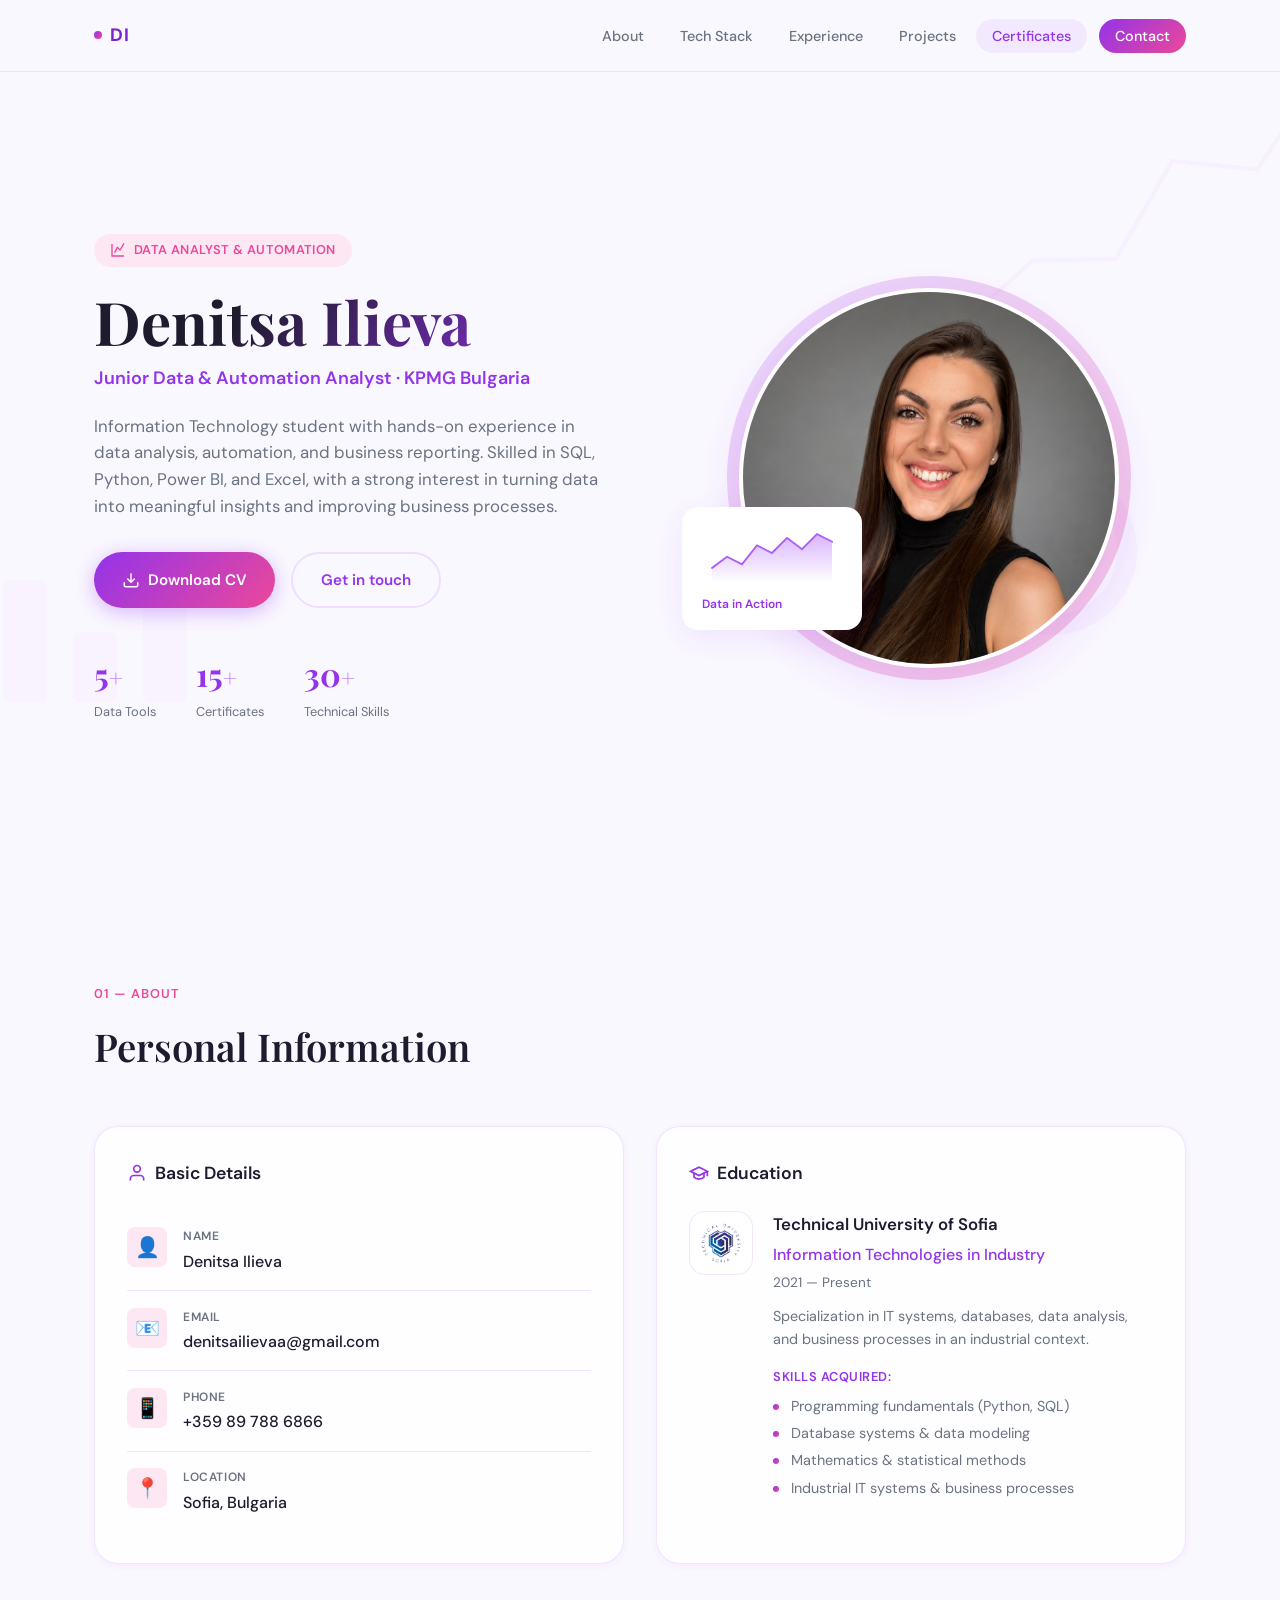
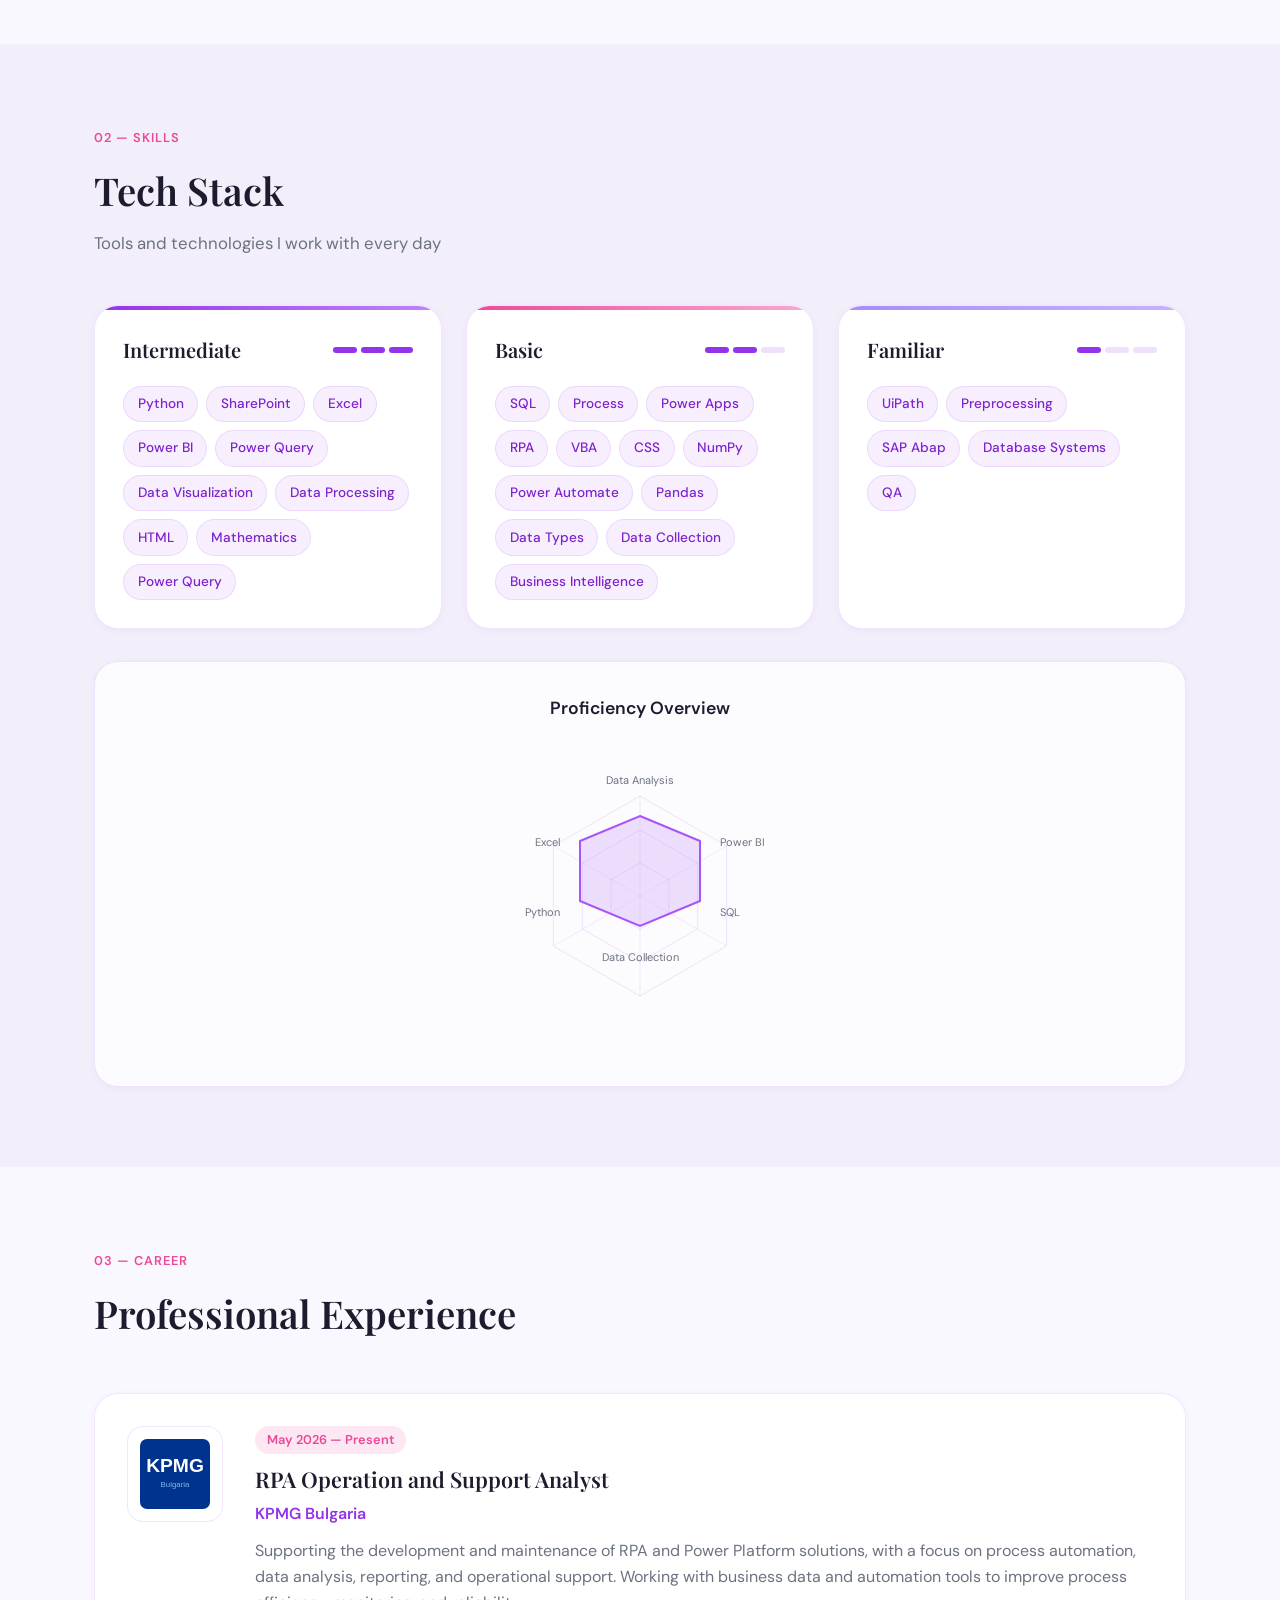
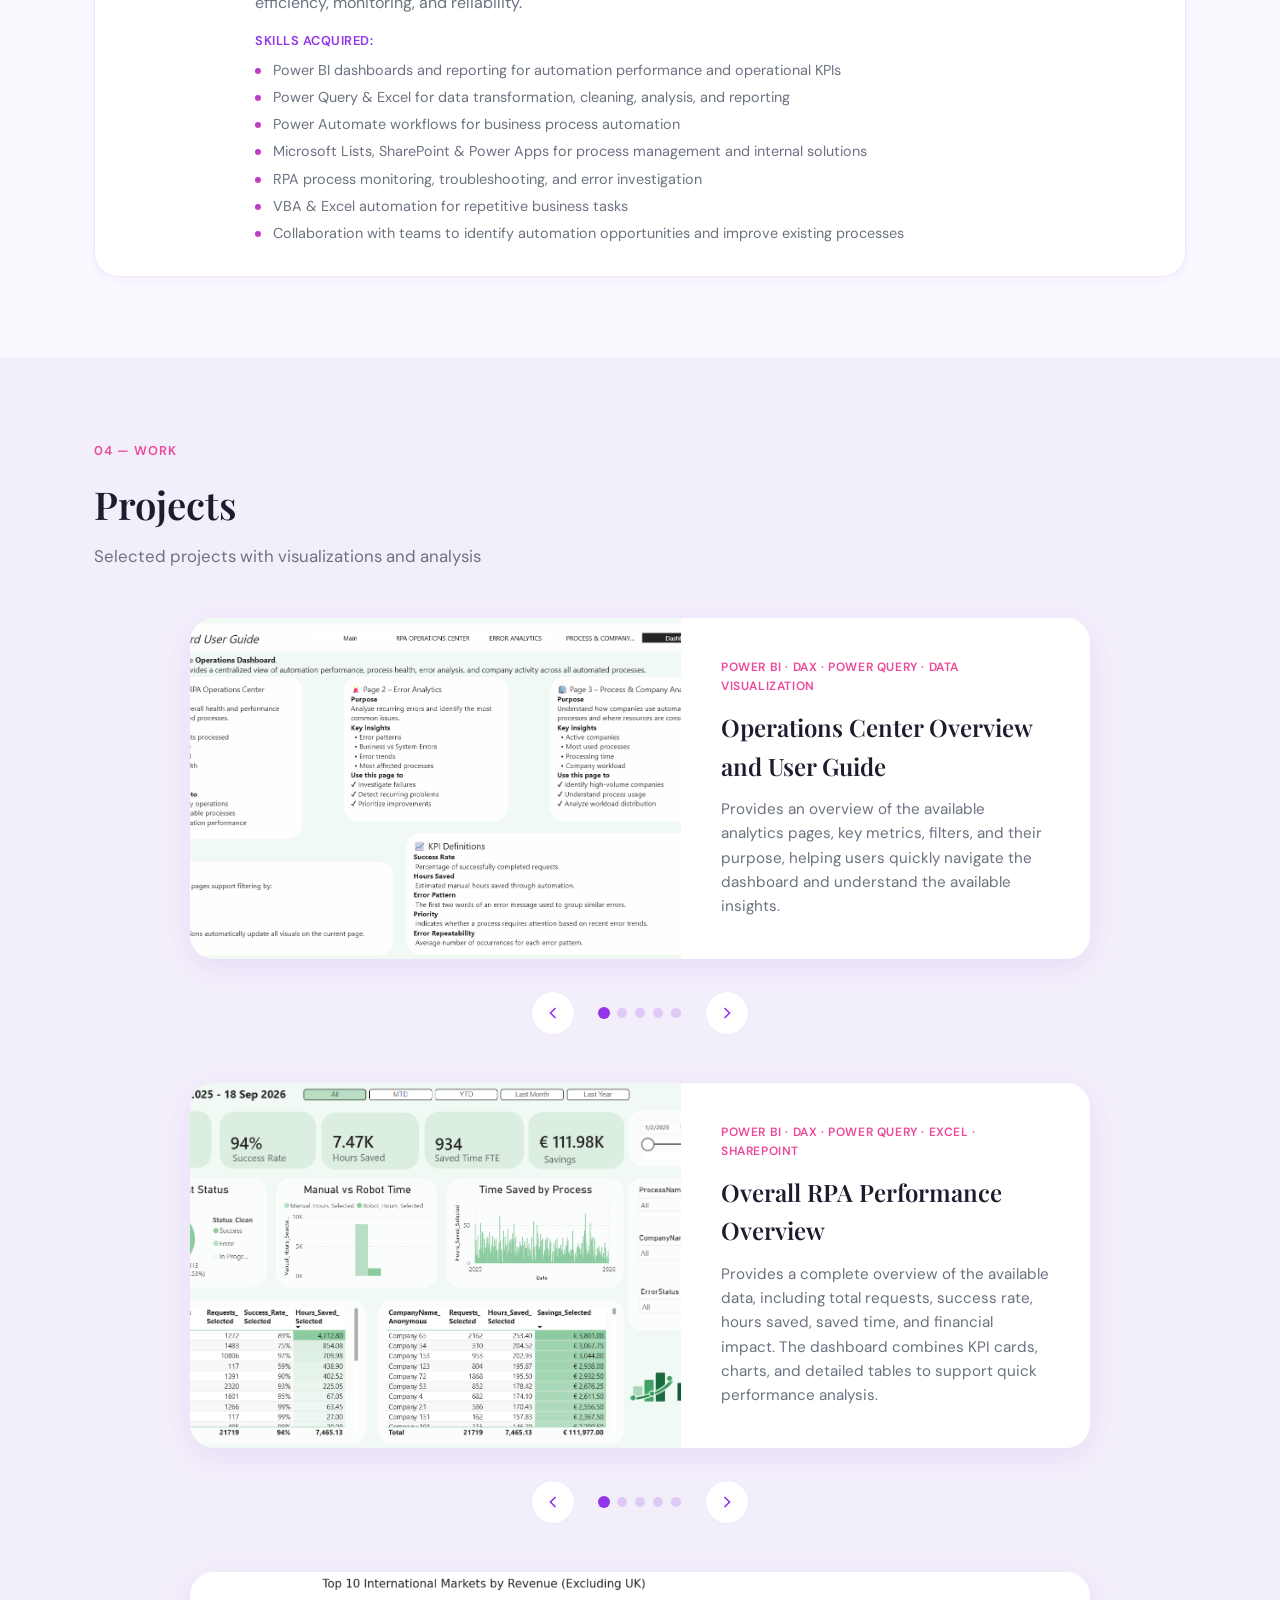
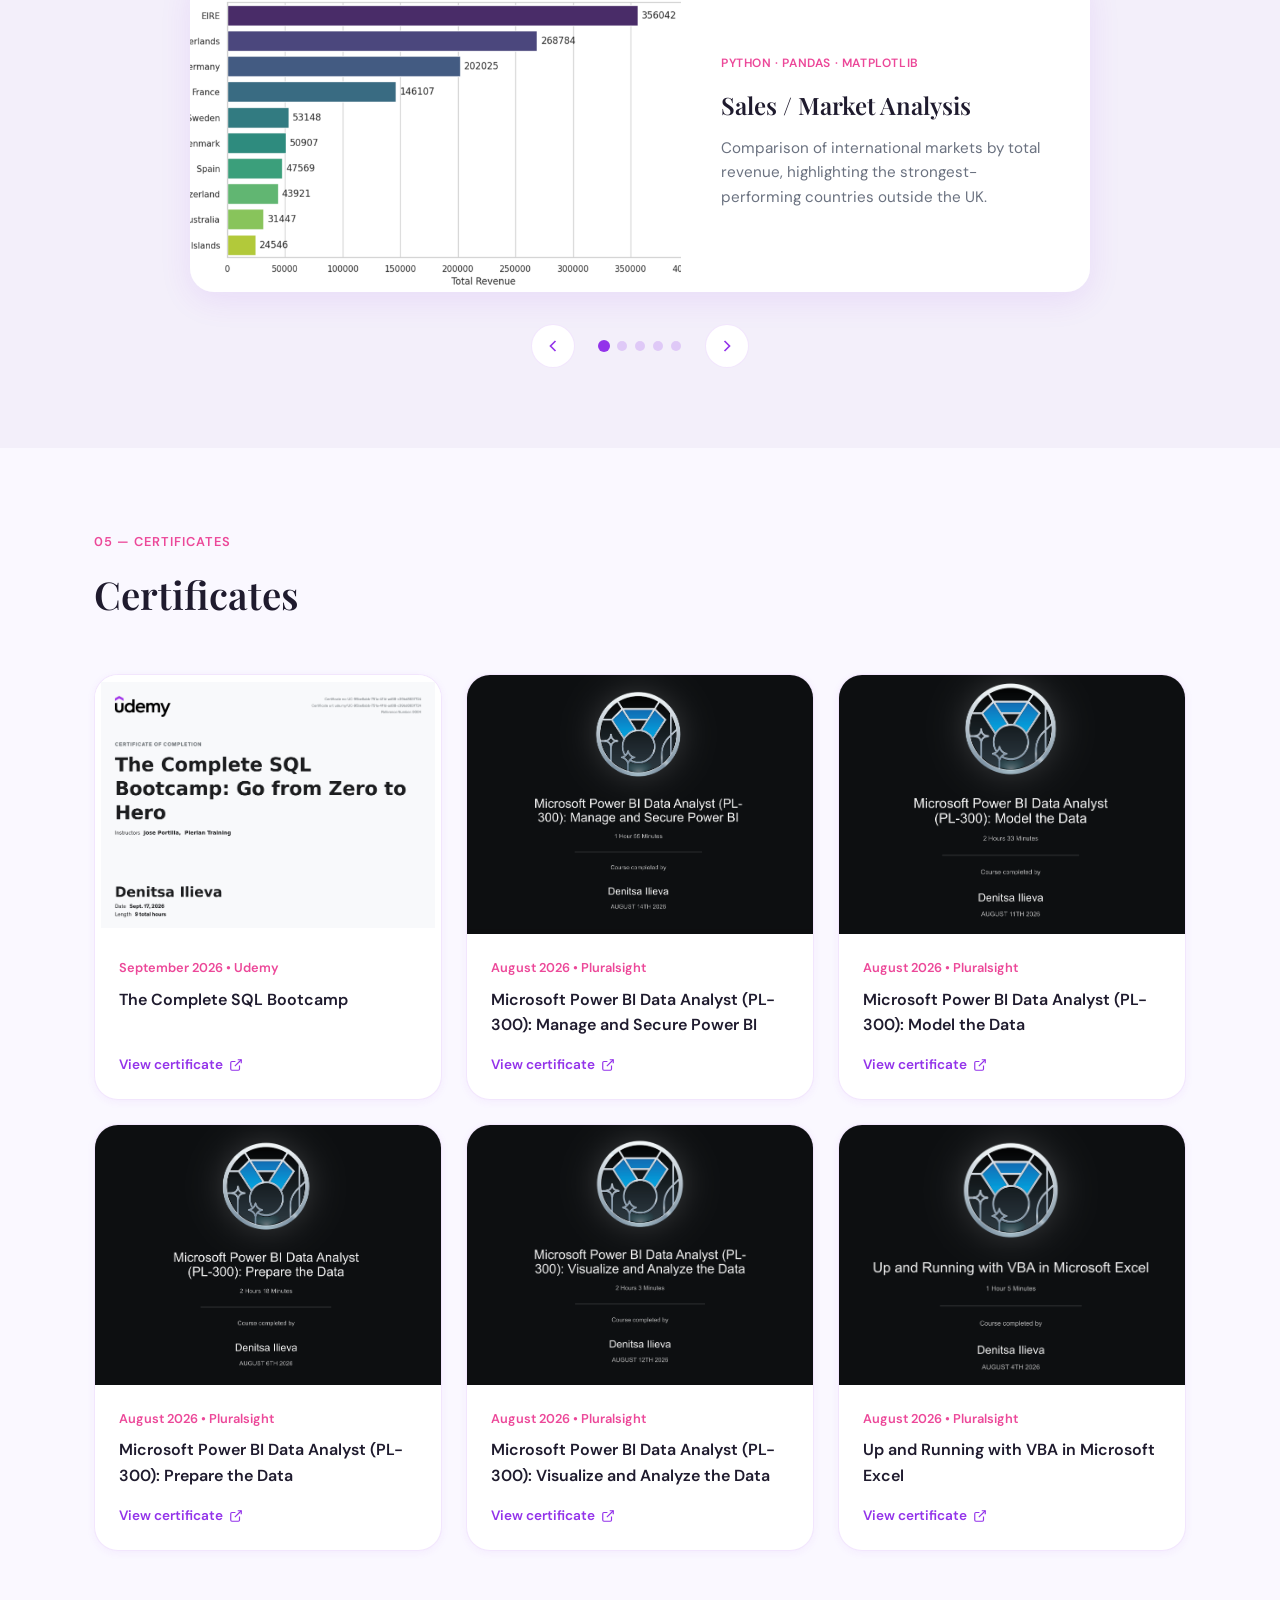
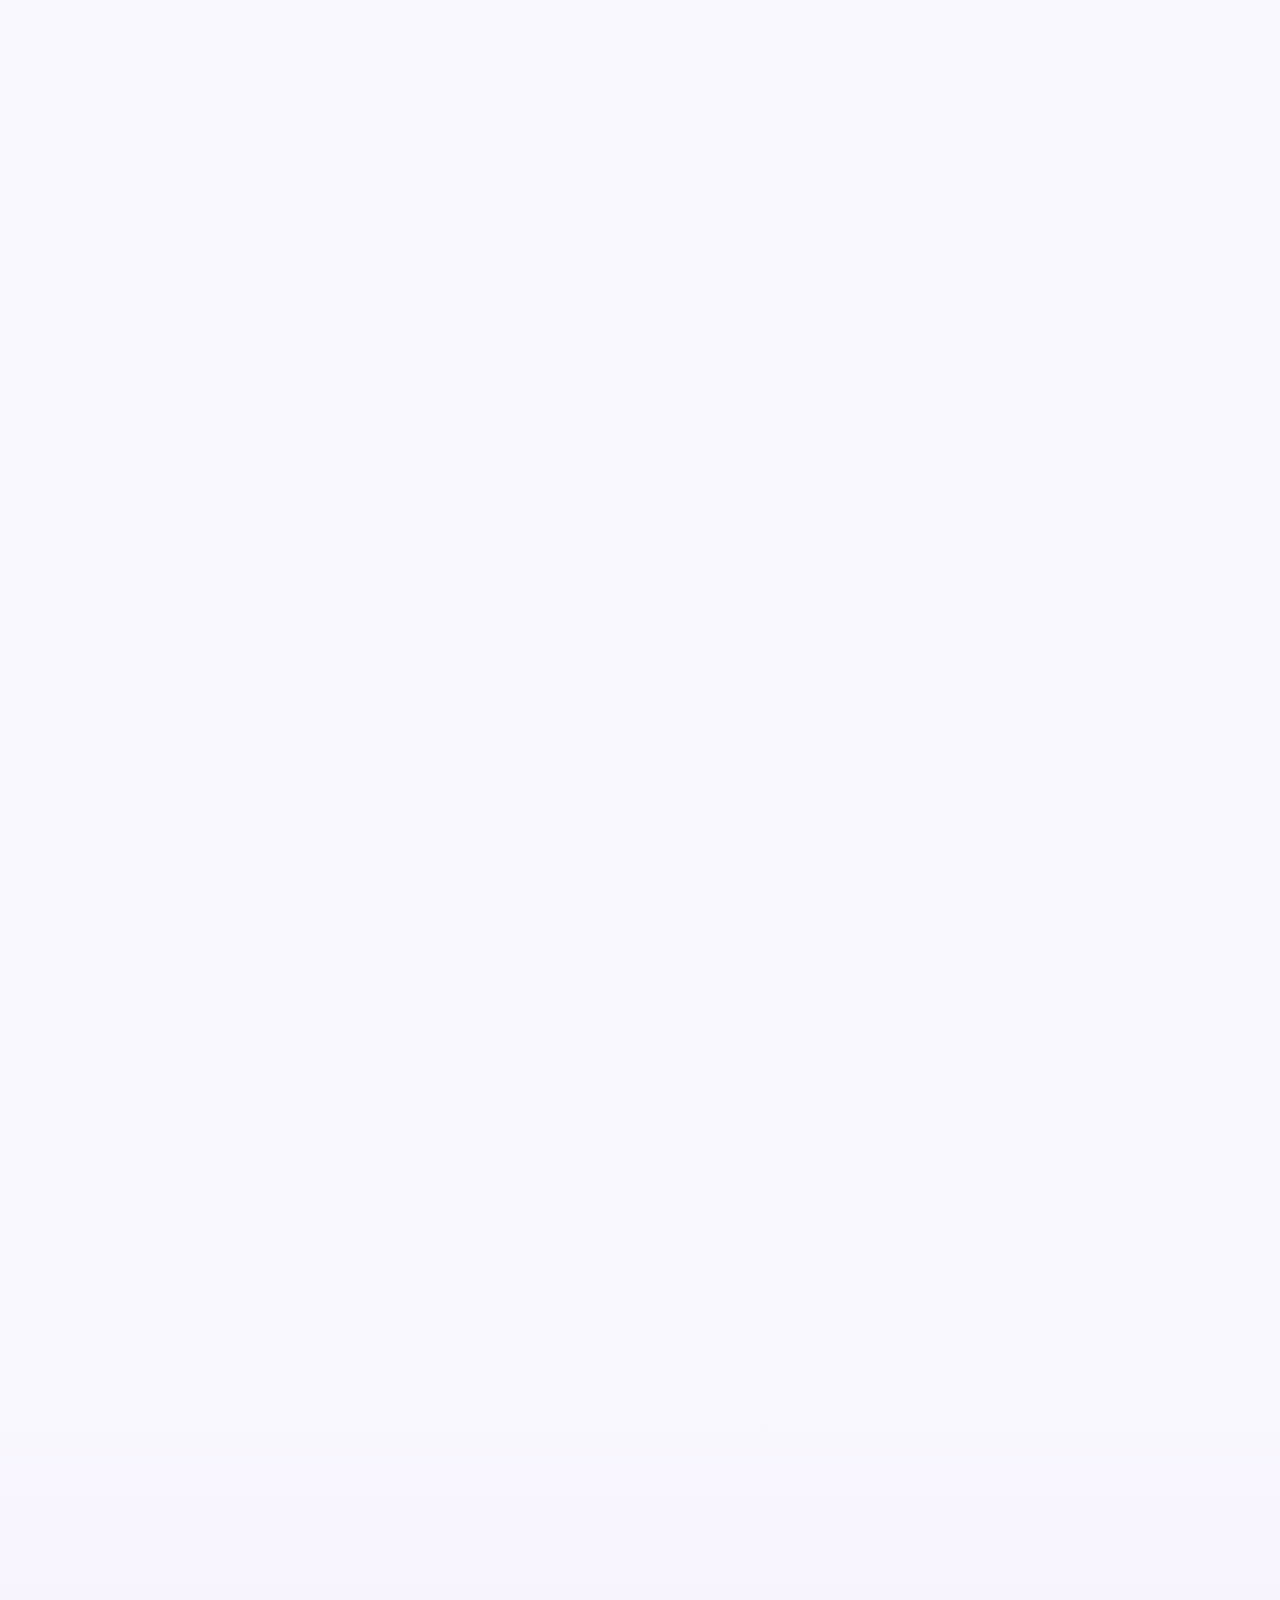
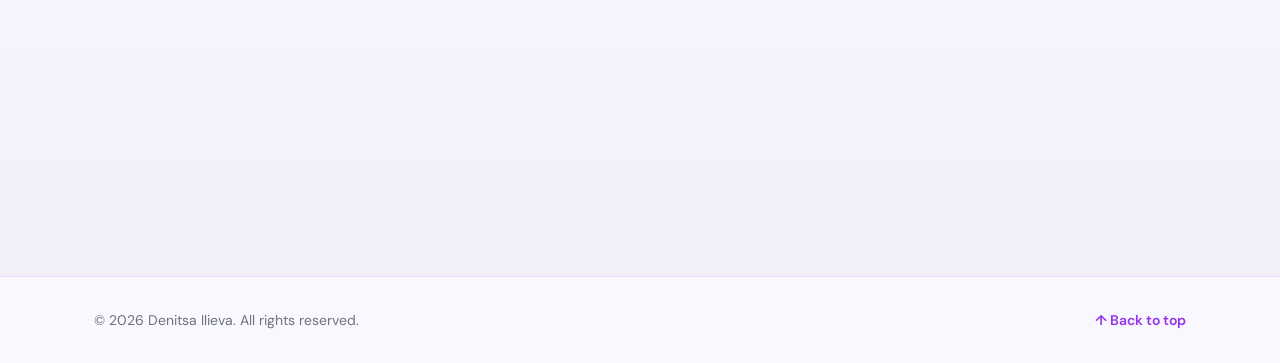
==== index.html @ 7ff97310 "Initial portfolio website" ====
<!DOCTYPE html>
<html lang="en">
<head>
  <meta charset="UTF-8">
  <meta name="viewport" content="width=device-width, initial-scale=1.0">
  <meta name="description" content="Denitsa Ilieva — Junior Data Analyst portfolio. KPMG Bulgaria, Technical University of Sofia.">
  <title>Denitsa Ilieva | Data Analyst Portfolio</title>
  <link rel="preconnect" href="https://fonts.googleapis.com">
  <link rel="preconnect" href="https://fonts.gstatic.com" crossorigin>
  <link href="https://fonts.googleapis.com/css2?family=DM+Sans:ital,opsz,wght@0,9..40,300;0,9..40,400;0,9..40,500;0,9..40,600;0,9..40,700;1,9..40,400&family=Playfair+Display:wght@500;600;700&display=swap" rel="stylesheet">
  <link rel="stylesheet" href="css/style.css">
  <link rel="icon" type="image/svg+xml" href="assets/images/favicon.svg">
</head>
<body>
  <!-- Background chart decorations -->
  <div class="bg-charts" aria-hidden="true">
    <svg class="bg-chart bg-chart--1" viewBox="0 0 200 120"><polyline points="0,90 40,70 80,80 120,40 160,55 200,20" fill="none" stroke="currentColor" stroke-width="2"/></svg>
    <svg class="bg-chart bg-chart--2" viewBox="0 0 200 120"><rect x="20" y="60" width="25" height="50" rx="4"/><rect x="60" y="40" width="25" height="70" rx="4"/><rect x="100" y="70" width="25" height="40" rx="4"/><rect x="140" y="25" width="25" height="85" rx="4"/></svg>
    <svg class="bg-chart bg-chart--3" viewBox="0 0 120 120"><circle cx="60" cy="60" r="45" fill="none" stroke="currentColor" stroke-width="12" stroke-dasharray="180 100" transform="rotate(-90 60 60)"/></svg>
  </div>

  <!-- Navigation -->
  <header class="header" id="header">
    <nav class="nav container">
      <a href="#hero" class="nav__logo">
        <span class="nav__logo-dot"></span>
        DI
      </a>
      <button class="nav__toggle" id="navToggle" aria-label="Open menu" aria-expanded="false">
        <span></span><span></span><span></span>
      </button>
      <ul class="nav__menu" id="navMenu">
        <li><a href="#about" class="nav__link">About</a></li>
        <li><a href="#skills" class="nav__link">Tech Stack</a></li>
        <li><a href="#experience" class="nav__link">Experience</a></li>
        <li><a href="#projects" class="nav__link">Projects</a></li>
        <li><a href="#certificates" class="nav__link">Certificates</a></li>
        <li><a href="#contact" class="nav__link nav__link--cta">Contact</a></li>
      </ul>
    </nav>
  </header>

  <main>
    <!-- Hero -->
    <section class="hero" id="hero">
      <div class="container hero__grid">
        <div class="hero__content">
          <p class="hero__badge">
            <svg width="16" height="16" viewBox="0 0 24 24" fill="none" stroke="currentColor" stroke-width="2"><path d="M3 3v18h18"/><path d="M7 16l4-8 4 4 6-10"/></svg>
            Data Analyst & Automation
          </p>
          <h1 class="hero__title">Denitsa Ilieva</h1>
          <p class="hero__position">Junior Data & Automation Analyst · KPMG Bulgaria</p>
          <p class="hero__bio">
            Information Technology student with hands-on experience in data analysis, automation, and business reporting. Skilled in SQL, Python, Power BI, and Excel, with a strong interest in turning data into meaningful insights and improving business processes.
          <div class="hero__actions">
            <a href="assets/cv/Denitsa-Ilieva-CV.pdf" class="btn btn--primary" download="Denitsa-Ilieva-CV.pdf">
              <svg width="18" height="18" viewBox="0 0 24 24" fill="none" stroke="currentColor" stroke-width="2"><path d="M21 15v4a2 2 0 0 1-2 2H5a2 2 0 0 1-2-2v-4"/><polyline points="7 10 12 15 17 10"/><line x1="12" y1="15" x2="12" y2="3"/></svg>
              Download CV
            </a>
            <a href="#contact" class="btn btn--ghost">Get in touch</a>
          </div>
          <!-- Mini stats -->
          <div class="hero__stats">
            <div class="stat">
              <span class="stat__value" data-count="5">0</span><span class="stat__suffix">+</span>
              <span class="stat__label">Data Tools</span>
            </div>
            <div class="stat">
              <span class="stat__value" data-count="15">0</span><span class="stat__suffix">+</span>
              <span class="stat__label">Certificates</span>
            </div>
            <div class="stat">
              <span class="stat__value" data-count="30">0</span><span class="stat__suffix">+</span>
              <span class="stat__label">Technical Skills</span>
            </div>
          </div>
        </div>
        <div class="hero__visual">
          <div class="hero__photo-wrap">
            <div class="hero__photo-ring"></div>
            <img src="assets/images/profile_picture.PNG" alt="Denitsa Ilieva" class="hero__photo" width="380" height="380">
            <!-- Floating chart card -->
            <div class="hero__chart-card">
              <svg viewBox="0 0 160 80" class="hero__mini-chart">
                <defs>
                  <linearGradient id="chartGrad" x1="0" y1="0" x2="0" y2="1">
                    <stop offset="0%" stop-color="#c084fc" stop-opacity="0.6"/>
                    <stop offset="100%" stop-color="#c084fc" stop-opacity="0"/>
                  </linearGradient>
                </defs>
                <path d="M0,60 L20,45 L40,55 L60,30 L80,40 L100,20 L120,35 L140,15 L160,25" fill="none" stroke="#a855f7" stroke-width="2.5" stroke-linecap="round"/>
                <path d="M0,60 L20,45 L40,55 L60,30 L80,40 L100,20 L120,35 L140,15 L160,25 L160,80 L0,80 Z" fill="url(#chartGrad)"/>
              </svg>
              <span class="hero__chart-label">Data in Action  </span>
            </div>
          </div>
        </div>
      </div>
    </section>

    <!-- About / Personal Info -->
    <section class="section" id="about">
      <div class="container">
        <div class="section__header">
          <span class="section__tag">01 — About</span>
          <h2 class="section__title">Personal Information</h2>
        </div>
        <div class="about__grid">
          <div class="card card--glass about__details">
            <h3 class="card__title">
              <svg width="20" height="20" viewBox="0 0 24 24" fill="none" stroke="currentColor" stroke-width="2"><path d="M20 21v-2a4 4 0 0 0-4-4H8a4 4 0 0 0-4 4v2"/><circle cx="12" cy="7" r="4"/></svg>
              Basic Details
            </h3>
            <ul class="detail-list">
              <li class="detail-list__item">
                <span class="detail-list__icon">👤</span>
                <div>
                  <span class="detail-list__label">Name</span>
                  <span class="detail-list__value">Denitsa Ilieva</span>
                </div>
              </li>
              <li class="detail-list__item">
                <span class="detail-list__icon">📧</span>
                <div>
                  <span class="detail-list__label">Email</span>
                  <a href="mailto:denitsailievaa@gmail.com" class="detail-list__value detail-list__link">denitsailievaa@gmail.com</a>
                </div>
              </li>
              <li class="detail-list__item">
                <span class="detail-list__icon">📱</span>
                <div>
                  <span class="detail-list__label">Phone</span>
                  <a href="tel:+359897886866" class="detail-list__value detail-list__link">+359 89 788 6866</a>
                </div>
              </li>
              <li class="detail-list__item">
                <span class="detail-list__icon">📍</span>
                <div>
                  <span class="detail-list__label">Location</span>
                  <span class="detail-list__value">Sofia, Bulgaria</span>
                </div>
              </li>
            </ul>
          </div>
          <div class="card card--glass about__education">
            <h3 class="card__title">
              <svg width="20" height="20" viewBox="0 0 24 24" fill="none" stroke="currentColor" stroke-width="2"><path d="M22 10v6M2 10l10-5 10 5-10 5z"/><path d="M6 12v5c3 3 9 3 12 0v-5"/></svg>
              Education
            </h3>
            <div class="education-item">
              <div class="education-item__icon">
                <img src="assets/images/education/tu-sofia.png" alt="TU Sofia" width="48" height="48">
              </div>
              <div class="education-item__content">
                <h4 class="education-item__school">Technical University of Sofia</h4>
                <p class="education-item__degree">Information Technologies in Industry</p>
                <p class="education-item__period">2021 — Present</p>
                <p class="education-item__desc">Specialization in IT systems, databases, data analysis, and business processes in an industrial context.</p>
                <p class="skills-acquired__label">Skills acquired:</p>
                <ul class="skills-acquired">
                  <li>Programming fundamentals (Python, SQL)</li>
                  <li>Database systems &amp; data modeling</li>
                  <li>Mathematics &amp; statistical methods</li>
                  <li>Industrial IT systems &amp; business processes</li>
                </ul>
              </div>
            </div>
          </div>
        </div>
      </div>
    </section>

    <!-- Tech Stack -->
    <section class="section section--alt" id="skills">
      <div class="container">
        <div class="section__header">
          <span class="section__tag">02 — Skills</span>
          <h2 class="section__title">Tech Stack</h2>
          <p class="section__subtitle">Tools and technologies I work with every day</p>
        </div>
        <div class="skills__grid">
          <div class="card skill-card skill-card--advanced">
            <div class="skill-card__header">
              <span class="skill-card__level">Intermediate</span>
              <div class="skill-card__bars" aria-hidden="true">
                <span class="active"></span><span class="active"></span><span class="active"></span>
              </div>
            </div>
            <ul class="skill-list">
              <li><span class="skill-tag">Python</span></li>
              <li><span class="skill-tag">SharePoint</span></li>
              <li><span class="skill-tag">Excel</span></li>
              <li><span class="skill-tag">Power BI</span></li>
              <li><span class="skill-tag">Power Query</span></li>
              <li><span class="skill-tag">Data Visualization</span></li>
              <li><span class="skill-tag">Data Processing</span></li>
              <li><span class="skill-tag">HTML</span></li>
              <li><span class="skill-tag">Mathematics</span></li>
              <li><span class="skill-tag">Power Query</span></li>
            </ul>
          </div>
          <div class="card skill-card skill-card--intermediate">
            <div class="skill-card__header">
              <span class="skill-card__level">Basic</span>
              <div class="skill-card__bars" aria-hidden="true">
                <span class="active"></span><span class="active"></span><span></span>
              </div>
            </div>
            <ul class="skill-list">
              <li><span class="skill-tag">SQL</span></li>
              <li><span class="skill-tag">Process</span></li>
              <li><span class="skill-tag">Power Apps</span></li>
              <li><span class="skill-tag">RPA</span></li>
              <li><span class="skill-tag">VBA</span></li>
              <li><span class="skill-tag">CSS</span></li>
              <li><span class="skill-tag">NumPy</span></li>
              <li><span class="skill-tag">Power Automate</span></li>
              <li><span class="skill-tag">Pandas</span></li>
              <li><span class="skill-tag">Data Types</span></li>
              <li><span class="skill-tag">Data Collection</span></li>
              <li><span class="skill-tag">Business Intelligence</span></li>
            </ul>
          </div>
          <div class="card skill-card skill-card--familiar">
            <div class="skill-card__header">
              <span class="skill-card__level">Familiar</span>
              <div class="skill-card__bars" aria-hidden="true">
                <span class="active"></span><span></span><span></span>
              </div>
            </div>
            <ul class="skill-list">
              <li><span class="skill-tag">UiPath</span></li>
              <li><span class="skill-tag">Preprocessing</span></li>
              <li><span class="skill-tag">SAP Abap</span></li>
              <li><span class="skill-tag">Database Systems</span></li>
              <li><span class="skill-tag">QA</span></li>
            </ul>
          </div>
        </div>
        <!-- Skill visualization -->
        <div class="skills__chart card card--glass">
          <h3 class="card__title">Proficiency Overview</h3>
          <div class="radar-chart" id="radarChart">
            <svg viewBox="0 0 300 300" class="radar-chart__svg">
              <g class="radar-grid" transform="translate(150,150)">
                <polygon points="0,-100 86.6,-50 86.6,50 0,100 -86.6,50 -86.6,-50" fill="none" stroke="rgba(168,85,247,0.15)" stroke-width="1"/>
                <polygon points="0,-66 57.7,-33 57.7,33 0,66 -57.7,33 -57.7,-33" fill="none" stroke="rgba(168,85,247,0.15)" stroke-width="1"/>
                <polygon points="0,-33 28.9,-16.5 28.9,16.5 0,33 -28.9,16.5 -28.9,-16.5" fill="none" stroke="rgba(168,85,247,0.15)" stroke-width="1"/>
                <line x1="0" y1="-100" x2="0" y2="100" stroke="rgba(168,85,247,0.1)"/>
                <line x1="-86.6" y1="-50" x2="86.6" y2="50" stroke="rgba(168,85,247,0.1)"/>
                <line x1="-86.6" y1="50" x2="86.6" y2="-50" stroke="rgba(168,85,247,0.1)"/>
              </g>
              <polygon class="radar-data" points="150,70 210,95 210,155 150,180 90,155 90,95" fill="rgba(192,132,252,0.25)" stroke="#a855f7" stroke-width="2"/>
              <g class="radar-labels" font-size="11" fill="#6b7280">
                <text x="150" y="38" text-anchor="middle">Data Analysis</text>
                <text x="230" y="100" text-anchor="start">Power BI</text>
                <text x="230" y="170" text-anchor="start">SQL</text>
                <text x="150" y="215" text-anchor="middle">Data Collection</text>
                <text x="70" y="170" text-anchor="end">Python</text>
                <text x="70" y="100" text-anchor="end">Excel</text>
              </g>
            </svg>
          </div>
        </div>
      </div>
    </section>

    <!-- Experience -->
    <section class="section" id="experience">
      <div class="container">
        <div class="section__header">
          <span class="section__tag">03 — Career</span>
          <h2 class="section__title">Professional Experience</h2>
        </div>
        <div class="experience__grid">
          <article class="card experience-card">
            <div class="experience-card__logo">
              <img src="assets/images/companies/kpmg.svg" alt="KPMG Bulgaria" width="80" height="80">
            </div>
            <div class="experience-card__content">
              <span class="experience-card__period">May 2026 — Present</span>
              <h3 class="experience-card__position">RPA Operation and Support Analyst</h3>
              <p class="experience-card__company">KPMG Bulgaria</p>
              <p class="experience-card__desc">
                Supporting the development and maintenance of RPA and Power Platform solutions, with a focus
                on process automation, data analysis, reporting, and operational support. Working with business
                data and automation tools to improve process efficiency, monitoring, and reliability.
              </p>
              <p class="skills-acquired__label">Skills acquired:</p>
              <ul class="skills-acquired">
                <li>Power BI dashboards and reporting for automation performance and operational KPIs</li>
                <li>Power Query &amp; Excel for data transformation, cleaning, analysis, and reporting</li>
                <li>Power Automate workflows for business process automation</li>
                <li>Microsoft Lists, SharePoint &amp; Power Apps for process management and internal solutions</li>
                <li>RPA process monitoring, troubleshooting, and error investigation</li>
                <li>VBA &amp; Excel automation for repetitive business tasks</li>
                <li>Collaboration with teams to identify automation opportunities and improve existing processes</li>
              </ul>
            </div>
          </article>
        </div>
      </div>
    </section>

    <!-- Projects -->
    <section class="section section--alt" id="projects">
      <div class="container">
        <div class="section__header">
          <span class="section__tag">04 — Work</span>
          <h2 class="section__title">Projects</h2>
          <p class="section__subtitle">Selected projects with visualizations and analysis</p>
        </div>
        <div class="projects">
          <div class="projects__carousel">
            <div class="projects__track">
              <div class="project-slide">
                <div class="project-slide__image">
                  <img src="assets/images/projects/project-2/All/Project/1.png" alt="Operations Center Overview & User Guide" loading="lazy">
                </div>
                <div class="project-slide__content">
                  <span class="project-slide__tag">POWER BI · DAX · POWER QUERY · DATA VISUALIZATION</span>
                  <h3 class="project-slide__title">Operations Center Overview and User Guide</h3>
                  <p class="project-slide__desc">
                    Provides an overview of the available analytics pages, key metrics, filters, and their purpose, helping users quickly navigate the dashboard and understand the available insights.
                  </p>
                </div>
              </div>
              <div class="project-slide">
                <div class="project-slide__image">
                  <img src="assets/images/projects/project-2/All/Project/2.png" alt="Operations Performance Monitoring" loading="lazy">
                </div>
                <div class="project-slide__content">
                  <span class="project-slide__tag">POWER BI · DAX · POWER QUERY · DATA VISUALIZATION</span>
                  <h3 class="project-slide__title">Operations Performance Monitoring</h3>
                  <p class="project-slide__desc">
                    Provides a centralized view of performance, request volume, success rates, errors, and time savings, helping developers monitor overall activity and quickly identify processes that may require attention.
                  </p>
                </div>
              </div>
              <div class="project-slide">
                <div class="project-slide__image">
                  <img src="assets/images/projects/project-2/All/Project/3.png" alt="Error Pattern & Trend Analysis" loading="lazy">
                </div>
                <div class="project-slide__content">
                  <span class="project-slide__tag">POWER BI · DAX · POWER QUERY · DATA VISUALIZATION</span>
                  <h3 class="project-slide__title">Error Pattern and Trend Analysis</h3>
                  <p class="project-slide__desc">
                    Analyzes error patterns, trends, and process-level issues to help developers identify recurring problems, investigate recent changes, and prioritize troubleshooting efforts.
                </div>
              </div>
              <div class="project-slide">
                <div class="project-slide__image">
                  <img src="assets/images/projects/project-2/All/Project/4.png" alt="Process & Workload Analysis" loading="lazy">
                </div>
                <div class="project-slide__content">
                  <span class="project-slide__tag">POWER BI · DAX · POWER QUERY · DATA VISUALIZATION</span>
                  <h3 class="project-slide__title">Process and Workload Analysis</h3>
                  <p class="project-slide__desc">
                    Provides a detailed view of process usage and workload distribution across companies, helping developers identify high-volume areas, investigate performance, and prioritize optimization efforts.
                </div>
              </div>
              <div class="project-slide">
                <div class="project-slide__image">
                  <img src="assets/images/projects/project-2/All/Project/5.png" alt="Interactive Tooltips" loading="lazy">
                </div>
                <div class="project-slide__content">
                  <span class="project-slide__tag">POWER BI · DAX · POWER QUERY · DATA VISUALIZATION</span>
                  <h3 class="project-slide__title">Interactive Tooltips</h3>
                  <p class="project-slide__desc">
                    Provides additional context and detailed information when users interact with dashboard visuals, making the analysis easier to understand without adding visual clutter.
                  </p>
                </div>
              </div>
            </div>
          </div>
          <div class="projects__controls">
            <button class="projects__btn projects__btn--prev" type="button" aria-label="Previous slide">
              <svg width="20" height="20" viewBox="0 0 24 24" fill="none" stroke="currentColor" stroke-width="2"><polyline points="15 18 9 12 15 6"/></svg>
            </button>
            <div class="projects__dots"></div>
            <button class="projects__btn projects__btn--next" type="button" aria-label="Next slide">
              <svg width="20" height="20" viewBox="0 0 24 24" fill="none" stroke="currentColor" stroke-width="2"><polyline points="9 18 15 12 9 6"/></svg>
            </button>
          </div>
        </div>

<div class="projects">
          <div class="projects__carousel">
            <div class="projects__track">
              <div class="project-slide">
                <div class="project-slide__image">
                  <img src="assets/images/projects/project-2/All/Project Main/All.png" alt="Sales Dashboard" loading="lazy">
                </div>
                <div class="project-slide__content">
                  <span class="project-slide__tag">POWER BI · DAX · POWER QUERY · EXCEL · SHAREPOINT</span>
                  <h3 class="project-slide__title">Overall RPA Performance Overview</h3>
                  <p class="project-slide__desc">
                    Provides a complete overview of the available data, including total requests, success rate, hours saved, saved time, and financial impact. The dashboard combines KPI cards, charts, and detailed tables to support quick performance analysis.
                  </p>
                </div>
              </div>
              <div class="project-slide">
                <div class="project-slide__image">
                  <img src="assets/images/projects/project-2/All/Project Main/MTD.png" alt="Customer Churn Analysis" loading="lazy">
                </div>
                <div class="project-slide__content">
                  <span class="project-slide__tag">POWER BI · DAX · POWER QUERY · EXCEL · SHAREPOINT</span>
                  <h3 class="project-slide__title">Month-to-Date RPA Performance</h3>
                  <p class="project-slide__desc">
                    Shows performance for the current month with dynamically updated KPIs and visualizations. Users can review request volume, success rate, processing time, time saved, and financial impact for the selected period.
                  </p>
                </div>
              </div>
              <div class="project-slide">
                <div class="project-slide__image">
                  <img src="assets/images/projects/project-2/All/Project Main/YTD.png" alt="Financial Reporting Automation" loading="lazy">
                </div>
                <div class="project-slide__content">
                  <span class="project-slide__tag">POWER BI · DAX · POWER QUERY · EXCEL · SHAREPOINT</span>
                  <h3 class="project-slide__title">Year-to-Date RPA Performance</h3>
                  <p class="project-slide__desc">
                    Provides a cumulative view of performance for the current year. The dashboard allows users to examine overall activity, efficiency metrics, and financial impact from the beginning of the year to the selected date.
                  </p>
                </div>
              </div>
              <div class="project-slide">
                <div class="project-slide__image">
                  <img src="assets/images/projects/project-2/All/Project Main/Last Month.png" alt="Financial Reporting Automation" loading="lazy">
                </div>
                <div class="project-slide__content">
                  <span class="project-slide__tag">POWER BI · DAX · POWER QUERY · EXCEL · SHAREPOINT</span>
                  <h3 class="project-slide__title">Previous Month Analysis</h3>
                  <p class="project-slide__desc">
                    Focuses on the performance recorded during the previous month. Key indicators and detailed tables provide a clear view of activity, efficiency, time savings, and financial impact.
                  </p>
                </div>
              </div>
              <div class="project-slide">
                <div class="project-slide__image">
                  <img src="assets/images/projects/project-2/All/Project Main/Last Year.png" alt="Financial Reporting Automation" loading="lazy">
                </div>
                <div class="project-slide__content">
                  <span class="project-slide__tag">POWER BI · DAX · POWER QUERY · EXCEL · SHAREPOINT</span>
                  <h3 class="project-slide__title">Previous Year Analysis</h3>
                  <p class="project-slide__desc">
                    Provides a historical view of performance across the previous year. Users can explore overall activity, success rates, time savings, and financial impact through aggregated KPIs and detailed breakdowns.
                  </p>
                </div>
              </div>
            </div>
          </div>
          <div class="projects__controls">
            <button class="projects__btn projects__btn--prev" type="button" aria-label="Previous slide">
              <svg width="20" height="20" viewBox="0 0 24 24" fill="none" stroke="currentColor" stroke-width="2"><polyline points="15 18 9 12 15 6"/></svg>
            </button>
            <div class="projects__dots"></div>
            <button class="projects__btn projects__btn--next" type="button" aria-label="Next slide">
              <svg width="20" height="20" viewBox="0 0 24 24" fill="none" stroke="currentColor" stroke-width="2"><polyline points="9 18 15 12 9 6"/></svg>
            </button>
          </div>
        </div>

<div class="projects">
          <div class="projects__carousel">
            <div class="projects__track">
              <div class="project-slide">
                <div class="project-slide__image">
                  <img src="assets/images/projects/project-1/1.png" alt="Sales / Market Analysis" loading="lazy">
                </div>
                <div class="project-slide__content">
                  <span class="project-slide__tag">Python · Pandas · Matplotlib</span>
                  <h3 class="project-slide__title">Sales / Market Analysis</h3>
                  <p class="project-slide__desc">
                    Comparison of international markets by total revenue, highlighting the strongest-performing countries outside the UK.
                  </p>
                </div>
              </div>
              <div class="project-slide">
                <div class="project-slide__image">
                  <img src="assets/images/projects/project-1/2.png" alt="Revenue Trend Analysis" loading="lazy">
                </div>
                <div class="project-slide__content">
                  <span class="project-slide__tag">Python · Pandas · Matplotlib</span>
                  <h3 class="project-slide__title">Revenue Trend Analysis</h3>
                  <p class="project-slide__desc">
                    Monthly revenue analysis used to identify sales patterns, fluctuations, and periods of stronger business performance.
                  </p>
                </div>
              </div>
              <div class="project-slide">
                <div class="project-slide__image">
                  <img src="assets/images/projects/project-1/3.png" alt="Product Performance Analysis" loading="lazy">
                </div>
                <div class="project-slide__content">
                  <span class="project-slide__tag">PYTHON · PANDAS · SEABORN</span>
                  <h3 class="project-slide__title">Product Performance Analysis</h3>
                  <p class="project-slide__desc">
                    Identification of the best-selling products based on sales volume to highlight high-demand items and product performance patterns.
                  </p>
                </div>
              </div>
              <div class="project-slide">
                <div class="project-slide__image">
                  <img src="assets/images/projects/project-1/4.png" alt="Geographic Sales Analysis" loading="lazy">
                </div>
                <div class="project-slide__content">
                  <span class="project-slide__tag">PYTHON · PANDAS · MATPLOTLIB · SEABORN</span>
                  <h3 class="project-slide__title">Geographic Sales Analysis</h3>
                  <p class="project-slide__desc">
                    Analysis of revenue distribution across countries to identify key markets and compare their contribution to overall sales.
                  </p>
                </div>
              </div>
              <div class="project-slide">
                <div class="project-slide__image">
                  <img src="assets/images/projects/project-1/5.png" alt="Customer Segmentation — RFM Analysis" loading="lazy">
                </div>
                <div class="project-slide__content">
                  <span class="project-slide__tag">PYTHON · PANDAS · MATPLOTLIB</span>
                  <h3 class="project-slide__title">Customer Segmentation — RFM Analysis</h3>
                  <p class="project-slide__desc">
                    Customer behavior analysis using Recency, Frequency, and Monetary value to identify different customer groups based on purchasing activity and value.
                  </p>
                </div>
              </div>
            </div>
          </div>
          <div class="projects__controls">
            <button class="projects__btn projects__btn--prev" type="button" aria-label="Previous slide">
              <svg width="20" height="20" viewBox="0 0 24 24" fill="none" stroke="currentColor" stroke-width="2"><polyline points="15 18 9 12 15 6"/></svg>
            </button>
            <div class="projects__dots"></div>
            <button class="projects__btn projects__btn--next" type="button" aria-label="Next slide">
              <svg width="20" height="20" viewBox="0 0 24 24" fill="none" stroke="currentColor" stroke-width="2"><polyline points="9 18 15 12 9 6"/></svg>
            </button>
          </div>
        </div>
      </div>
    </section>

    <!-- Certificates -->
    <section class="section" id="certificates">
      <div class="container">
        <div class="section__header">
          <span class="section__tag">05 — Certificates</span>
          <h2 class="section__title">Certificates</h2>
        </div>
        <div class="certificates__grid">
          <article class="card certificate-card">
            <div class="certificate-card__image">
              <img src="assets/images/certificates/SQL.jpg" alt="SQL Certificate" loading="lazy">
            </div>
            <div class="certificate-card__body">
              <time class="certificate-card__date" datetime="2026-09">September 2026 • Udemy</time>
              <h3 class="certificate-card__title">The Complete SQL Bootcamp</h3>
              <a href="https://www.udemy.com/certificate/UC-95be8abb-751a-411d-ad88-c39bd8831724/" class="certificate-card__link" target="_blank" rel="noopener noreferrer">
                View certificate
                <svg width="14" height="14" viewBox="0 0 24 24" fill="none" stroke="currentColor" stroke-width="2"><path d="M18 13v6a2 2 0 0 1-2 2H5a2 2 0 0 1-2-2V8a2 2 0 0 1 2-2h6"/><polyline points="15 3 21 3 21 9"/><line x1="10" y1="14" x2="21" y2="3"/></svg>
              </a>
            </div>
          </article>
          <article class="card certificate-card">
            <div class="certificate-card__image">
              <img src="assets/images/certificates/powerbi4.png" alt="VBA Certificate" loading="lazy">
            </div>
            <div class="certificate-card__body">
              <time class="certificate-card__date" datetime="2026-08">August 2026 • Pluralsight</time>
              <h3 class="certificate-card__title">Microsoft Power BI Data Analyst (PL-300): Manage and Secure Power BI</h3>
              <a href="https://app.pluralsight.com/achievements/share/e6eb8813-c334-49d9-84a9-7c375332ed5b" class="certificate-card__link" target="_blank" rel="noopener noreferrer">
                View certificate
                <svg width="14" height="14" viewBox="0 0 24 24" fill="none" stroke="currentColor" stroke-width="2"><path d="M18 13v6a2 2 0 0 1-2 2H5a2 2 0 0 1-2-2V8a2 2 0 0 1 2-2h6"/><polyline points="15 3 21 3 21 9"/><line x1="10" y1="14" x2="21" y2="3"/></svg>
              </a>
            </div>
          </article>
          <article class="card certificate-card">
            <div class="certificate-card__image">
              <img src="assets/images/certificates/powerbi3.png" alt="Power BI Certificate" loading="lazy">
            </div>
            <div class="certificate-card__body">
              <time class="certificate-card__date" datetime="2026-08">August 2026 • Pluralsight</time>
              <h3 class="certificate-card__title">Microsoft Power BI Data Analyst (PL-300): Model the Data</h3>
              <a href="https://app.pluralsight.com/achievements/share/b761fa77-3e1a-47d7-9f2c-03b07ef886f0" class="certificate-card__link" target="_blank" rel="noopener noreferrer">
                View certificate
                <svg width="14" height="14" viewBox="0 0 24 24" fill="none" stroke="currentColor" stroke-width="2"><path d="M18 13v6a2 2 0 0 1-2 2H5a2 2 0 0 1-2-2V8a2 2 0 0 1 2-2h6"/><polyline points="15 3 21 3 21 9"/><line x1="10" y1="14" x2="21" y2="3"/></svg>
              </a>
            </div>
          </article>
          </article>
          <article class="card certificate-card">
            <div class="certificate-card__image">
              <img src="assets/images/certificates/powerbi2.png" alt="Power BI Certificate" loading="lazy">
            </div>
            <div class="certificate-card__body">
              <time class="certificate-card__date" datetime="2026-08">August 2026 • Pluralsight</time>
              <h3 class="certificate-card__title">Microsoft Power BI Data Analyst (PL-300): Prepare the Data</h3>
              <a href="https://app.pluralsight.com/achievements/share/637bc214-06c3-40da-9c43-29b59d59c1c4" class="certificate-card__link" target="_blank" rel="noopener noreferrer">
                View certificate
                <svg width="14" height="14" viewBox="0 0 24 24" fill="none" stroke="currentColor" stroke-width="2"><path d="M18 13v6a2 2 0 0 1-2 2H5a2 2 0 0 1-2-2V8a2 2 0 0 1 2-2h6"/><polyline points="15 3 21 3 21 9"/><line x1="10" y1="14" x2="21" y2="3"/></svg>
              </a>
            </div>
          </article>
          <article class="card certificate-card">
            <div class="certificate-card__image">
              <img src="assets/images/certificates/powerbi1.png" alt="Power BI Certificate" loading="lazy">
            </div>
            <div class="certificate-card__body">
              <time class="certificate-card__date" datetime="2026-08">August 2026 • Pluralsight</time>
              <h3 class="certificate-card__title">Microsoft Power BI Data Analyst (PL-300): Visualize and Analyze the Data</h3>
              <a href="https://app.pluralsight.com/achievements/share/408da85d-1e18-4282-b606-3a968930874c" class="certificate-card__link" target="_blank" rel="noopener noreferrer">
                View certificate
                <svg width="14" height="14" viewBox="0 0 24 24" fill="none" stroke="currentColor" stroke-width="2"><path d="M18 13v6a2 2 0 0 1-2 2H5a2 2 0 0 1-2-2V8a2 2 0 0 1 2-2h6"/><polyline points="15 3 21 3 21 9"/><line x1="10" y1="14" x2="21" y2="3"/></svg>
              </a>
            </div>
          </article>
          <article class="card certificate-card">
            <div class="certificate-card__image">
              <img src="assets/images/certificates/vba.png" alt="VBA Certificate" loading="lazy">
            </div>
            <div class="certificate-card__body">
              <time class="certificate-card__date" datetime="2026-08">August 2026 • Pluralsight</time>
              <h3 class="certificate-card__title">Up and Running with VBA in Microsoft Excel</h3>
              <a href="https://app.pluralsight.com/achievements/share/60c77e14-ed77-41fe-88f3-a107dc511610" class="certificate-card__link" target="_blank" rel="noopener noreferrer">
                View certificate
                <svg width="14" height="14" viewBox="0 0 24 24" fill="none" stroke="currentColor" stroke-width="2"><path d="M18 13v6a2 2 0 0 1-2 2H5a2 2 0 0 1-2-2V8a2 2 0 0 1 2-2h6"/><polyline points="15 3 21 3 21 9"/><line x1="10" y1="14" x2="21" y2="3"/></svg>
              </a>
            </div>
          </article>
          <article class="card certificate-card">
            <div class="certificate-card__image">
              <img src="assets/images/certificates/uipath.jpeg" alt="UiPath Certificate" loading="lazy">
            </div>
            <div class="certificate-card__body">
              <time class="certificate-card__date" datetime="2026-07">July 2026 • LinkedIn Learning</time>
              <h3 class="certificate-card__title">UiPath Studio Essential Training</h3>
              <a href="https://www.linkedin.com/learning/certificates/fb01fb4f24a71b9bf97bd0fe57ca526e796fdfc8f9350e684f448ea13054fbb2?trk=share_certificate" class="certificate-card__link" target="_blank" rel="noopener noreferrer">
                View certificate
                <svg width="14" height="14" viewBox="0 0 24 24" fill="none" stroke="currentColor" stroke-width="2"><path d="M18 13v6a2 2 0 0 1-2 2H5a2 2 0 0 1-2-2V8a2 2 0 0 1 2-2h6"/><polyline points="15 3 21 3 21 9"/><line x1="10" y1="14" x2="21" y2="3"/></svg>
              </a>
            </div>
          </article>
          <article class="card certificate-card">
            <div class="certificate-card__image">
              <img src="assets/images/certificates/rpa.jpeg" alt="RPA Certificate" loading="lazy">
            </div>
            <div class="certificate-card__body">
              <time class="certificate-card__date" datetime="2026-07">July 2026 • LinkedIn Learning</time>
              <h3 class="certificate-card__title">Introducing Robotic Process Automation</h3>
              <a href="https://www.linkedin.com/learning/certificates/d46a067ddb62094db9385f56458782455686623f481b3c3ae26eda4a06b59f5f?trk=share_certificate" class="certificate-card__link" target="_blank" rel="noopener noreferrer">
                View certificate
                <svg width="14" height="14" viewBox="0 0 24 24" fill="none" stroke="currentColor" stroke-width="2"><path d="M18 13v6a2 2 0 0 1-2 2H5a2 2 0 0 1-2-2V8a2 2 0 0 1 2-2h6"/><polyline points="15 3 21 3 21 9"/><line x1="10" y1="14" x2="21" y2="3"/></svg>
              </a>
            </div>
          </article>
          <article class="card certificate-card">
            <div class="certificate-card__image">
              <img src="assets/images/certificates/vba_linkedin.jpeg" alt="VBA Certificate" loading="lazy">
            </div>
            <div class="certificate-card__body">
              <time class="certificate-card__date" datetime="2026-06">June 2026 • LinkedIn Learning</time>
              <h3 class="certificate-card__title">Excel: Learning VBA</h3>
              <a href="https://www.linkedin.com/learning/certificates/704697af19a1cd7ccd9b07d3044ba73aaa46db963d7f7c636ee1bb9fad32b6ce?trk=share_certificate" class="certificate-card__link" target="_blank" rel="noopener noreferrer">
                View certificate
                <svg width="14" height="14" viewBox="0 0 24 24" fill="none" stroke="currentColor" stroke-width="2"><path d="M18 13v6a2 2 0 0 1-2 2H5a2 2 0 0 1-2-2V8a2 2 0 0 1 2-2h6"/><polyline points="15 3 21 3 21 9"/><line x1="10" y1="14" x2="21" y2="3"/></svg>
              </a>
            </div>
          </article>
          <article class="card certificate-card">
            <div class="certificate-card__image">
              <img src="assets/images/certificates/vba_excel.jpeg" alt="VBA Certificate" loading="lazy">
            </div>
            <div class="certificate-card__body">
              <time class="certificate-card__date" datetime="2026-06">June 2026 • LinkedIn Learning</time>
              <h3 class="certificate-card__title">Excel: Macros and VBA for Beginners</h3>
              <a href="https://www.linkedin.com/learning/certificates/ea0711334add556e9cbad4268696bcd5e9d286d04015789aa783704e0efb0e8c?trk=share_certificate" class="certificate-card__link" target="_blank" rel="noopener noreferrer">
                View certificate
                <svg width="14" height="14" viewBox="0 0 24 24" fill="none" stroke="currentColor" stroke-width="2"><path d="M18 13v6a2 2 0 0 1-2 2H5a2 2 0 0 1-2-2V8a2 2 0 0 1 2-2h6"/><polyline points="15 3 21 3 21 9"/><line x1="10" y1="14" x2="21" y2="3"/></svg>
              </a>
            </div>
          </article>
          <article class="card certificate-card">
            <div class="certificate-card__image">
              <img src="assets/images/certificates/power_automate.jpeg" alt="Power Automate Certificate" loading="lazy">
            </div>
            <div class="certificate-card__body">
              <time class="certificate-card__date" datetime="2026-05">May 2026 • LinkedIn Learning</time>
              <h3 class="certificate-card__title">Microsoft Power Automate Essential Training</h3>
              <a href="https://www.linkedin.com/learning/certificates/0aeb06b17f8afaa4c8098c563afe4665596a84dc204d11874673ed242c57548e?trk=share_certificate" class="certificate-card__link" target="_blank" rel="noopener noreferrer">
                View certificate
                <svg width="14" height="14" viewBox="0 0 24 24" fill="none" stroke="currentColor" stroke-width="2"><path d="M18 13v6a2 2 0 0 1-2 2H5a2 2 0 0 1-2-2V8a2 2 0 0 1 2-2h6"/><polyline points="15 3 21 3 21 9"/><line x1="10" y1="14" x2="21" y2="3"/></svg>
              </a>
            </div>
          </article>
          
          <article class="card certificate-card">
            <div class="certificate-card__image">
              <img src="assets/images/certificates/power_bi.jpeg" alt="Power BI Certificate" loading="lazy">
            </div>
            <div class="certificate-card__body">
              <time class="certificate-card__date" datetime="2026-06">May 2026 • LinkedIn Learning</time>
              <h3 class="certificate-card__title">Power BI Essential Training</h3>
              <a href="https://www.linkedin.com/learning/certificates/714c3eb2a3f2da1789f2f1cf1f993343d2eaa4f39ee69d608c73a452b76b0249?trk=share_certificate" class="certificate-card__link" target="_blank" rel="noopener noreferrer">
                View certificate
                <svg width="14" height="14" viewBox="0 0 24 24" fill="none" stroke="currentColor" stroke-width="2"><path d="M18 13v6a2 2 0 0 1-2 2H5a2 2 0 0 1-2-2V8a2 2 0 0 1 2-2h6"/><polyline points="15 3 21 3 21 9"/><line x1="10" y1="14" x2="21" y2="3"/></svg>
              </a>
            </div>
          </article>
          <article class="card certificate-card">
            <div class="certificate-card__image">
              <img src="assets/images/certificates/data-analyst.jpg" alt="Data Analyst Certificate" loading="lazy">
            </div>
            <div class="certificate-card__body">
              <time class="certificate-card__date" datetime="2026-03">March 2026 • Udemy</time>
              <h3 class="certificate-card__title">Complete Data Analyst Bootcamp</h3>
              <a href="https://www.udemy.com/certificate/UC-03812768-7407-42b6-b54a-821782947c45/" class="certificate-card__link" target="_blank" rel="noopener noreferrer">
                View certificate
                <svg width="14" height="14" viewBox="0 0 24 24" fill="none" stroke="currentColor" stroke-width="2"><path d="M18 13v6a2 2 0 0 1-2 2H5a2 2 0 0 1-2-2V8a2 2 0 0 1 2-2h6"/><polyline points="15 3 21 3 21 9"/><line x1="10" y1="14" x2="21" y2="3"/></svg>
              </a>
            </div>
          </article>
          <article class="card certificate-card">
            <div class="certificate-card__image">
              <img src="assets/images/certificates/python.png" alt="Programming Basics Python Certificate" loading="lazy">
            </div>
            <div class="certificate-card__body">
              <time class="certificate-card__date" datetime="2025-02">February 2025 • SoftUni</time>
              <h3 class="certificate-card__title">Programming Basics Python</h3>
              <a href="https://softuni.bg/certificates/details/237358/ca6eb43a" class="certificate-card__link" target="_blank" rel="noopener noreferrer">
                View certificate
                <svg width="14" height="14" viewBox="0 0 24 24" fill="none" stroke="currentColor" stroke-width="2"><path d="M18 13v6a2 2 0 0 1-2 2H5a2 2 0 0 1-2-2V8a2 2 0 0 1 2-2h6"/><polyline points="15 3 21 3 21 9"/><line x1="10" y1="14" x2="21" y2="3"/></svg>
              </a>
            </div>
          </article>
          <article class="card certificate-card">
            <div class="certificate-card__image">
              <img src="assets/images/certificates/qa.png" alt="QA Certificate" loading="lazy">
            </div>
            <div class="certificate-card__body">
              <time class="certificate-card__date" datetime="2024-07">July 2024 • SoftUni</time>
              <h3 class="certificate-card__title">QA - Basics</h3>
              <a href="https://softuni.bg/certificates/details/220931/08d2bf6f" class="certificate-card__link" target="_blank" rel="noopener noreferrer">
                View certificate
                <svg width="14" height="14" viewBox="0 0 24 24" fill="none" stroke="currentColor" stroke-width="2"><path d="M18 13v6a2 2 0 0 1-2 2H5a2 2 0 0 1-2-2V8a2 2 0 0 1 2-2h6"/><polyline points="15 3 21 3 21 9"/><line x1="10" y1="14" x2="21" y2="3"/></svg>
              </a>
            </div>
          </article>
        </div>
      </div>
    </section>

    <!-- Contact -->
    <section class="section section--contact" id="contact">
      <div class="container">
        <div class="section__header section__header--center">
          <span class="section__tag">06 — Contact</span>
          <h2 class="section__title">Get in Touch</h2>
          <p class="section__subtitle">Open to new opportunities and collaborations</p>
        </div>
        <div class="contact__grid">
          <a href="mailto:denitsailievaa@gmail.com" class="card contact-card">
            <div class="contact-card__icon">
              <svg width="24" height="24" viewBox="0 0 24 24" fill="none" stroke="currentColor" stroke-width="2"><path d="M4 4h16c1.1 0 2 .9 2 2v12c0 1.1-.9 2-2 2H4c-1.1 0-2-.9-2-2V6c0-1.1.9-2 2-2z"/><polyline points="22,6 12,13 2,6"/></svg>
            </div>
            <span class="contact-card__label">Email</span>
            <span class="contact-card__value">denitsailievaa@gmail.com</span>
          </a>
          <a href="tel:+359897886866" class="card contact-card">
            <div class="contact-card__icon">
              <svg width="24" height="24" viewBox="0 0 24 24" fill="none" stroke="currentColor" stroke-width="2"><path d="M22 16.92v3a2 2 0 0 1-2.18 2 19.79 19.79 0 0 1-8.63-3.07 19.5 19.5 0 0 1-6-6 19.79 19.79 0 0 1-3.07-8.67A2 2 0 0 1 4.11 2h3a2 2 0 0 1 2 1.72 12.84 12.84 0 0 0 .7 2.81 2 2 0 0 1-.45 2.11L8.09 9.91a16 16 0 0 0 6 6l1.27-1.27a2 2 0 0 1 2.11-.45 12.84 12.84 0 0 0 2.81.7A2 2 0 0 1 22 16.92z"/></svg>
            </div>
            <span class="contact-card__label">Phone</span>
            <span class="contact-card__value">+359 89 788 6866</span>
          </a>
          <a href="https://www.linkedin.com/in/denitsa-ilieva-84401534b/" class="card contact-card" target="_blank" rel="noopener noreferrer">
            <div class="contact-card__icon">
              <svg width="24" height="24" viewBox="0 0 24 24" fill="currentColor"><path d="M20.447 20.452h-3.554v-5.569c0-1.328-.027-3.037-1.852-3.037-1.853 0-2.136 1.445-2.136 2.939v5.667H9.351V9h3.414v1.561h.046c.477-.9 1.637-1.85 3.37-1.85 3.601 0 4.267 2.37 4.267 5.455v6.286zM5.337 7.433c-1.144 0-2.063-.926-2.063-2.065 0-1.138.92-2.063 2.063-2.063 1.14 0 2.064.925 2.064 2.063 0 1.139-.925 2.065-2.064 2.065zm1.782 13.019H3.555V9h3.564v11.452zM22.225 0H1.771C.792 0 0 .774 0 1.729v20.542C0 23.227.792 24 1.771 24h20.451C23.2 24 24 23.227 24 22.271V1.729C24 .774 23.2 0 22.222 0h.003z"/></svg>
            </div>
            <span class="contact-card__label">LinkedIn</span>
            <span class="contact-card__value">Denitsa Ilieva</span>
          </a>
          <a href="https://github.com/DenitsaIlieva3" class="card contact-card" target="_blank" rel="noopener noreferrer">
            <div class="contact-card__icon">
              <svg width="24" height="24" viewBox="0 0 24 24" fill="currentColor"><path d="M12 0c-6.626 0-12 5.373-12 12 0 5.302 3.438 9.8 8.207 11.387.599.111.793-.261.793-.577v-2.234c-3.338.726-4.033-1.416-4.033-1.416-.546-1.387-1.333-1.756-1.333-1.756-1.089-.745.083-.729.083-.729 1.205.084 1.839 1.237 1.839 1.237 1.07 1.834 2.807 1.304 3.492.997.107-.775.418-1.305.762-1.604-2.665-.305-5.467-1.334-5.467-5.931 0-1.311.469-2.381 1.236-3.221-.124-.303-.535-1.524.117-3.176 0 0 1.008-.322 3.301 1.23.957-.266 1.983-.399 3.003-.404 1.02.005 2.047.138 3.006.404 2.291-1.552 3.297-1.23 3.297-1.23.653 1.653.242 2.874.118 3.176.77.84 1.235 1.911 1.235 3.221 0 4.609-2.807 5.624-5.479 5.921.43.372.823 1.102.823 2.222v3.293c0 .319.192.694.801.576 4.765-1.589 8.199-6.086 8.199-11.386 0-6.627-5.373-12-12-12z"/></svg>
            </div>
            <span class="contact-card__label">GitHub</span>
            <span class="contact-card__value">denitsa-ilieva</span>
          </a>
        </div>
      </div>
    </section>
  </main>

  <footer class="footer">
    <div class="container footer__inner">
      <p>&copy; 2026 Denitsa Ilieva. All rights reserved.</p>
      <a href="#hero" class="footer__top">↑ Back to top</a>
    </div>
  </footer>

  <!-- Image lightbox -->
  <div class="lightbox" id="lightbox" hidden aria-hidden="true">
    <div class="lightbox__backdrop" id="lightboxBackdrop"></div>
    <div class="lightbox__dialog" role="dialog" aria-modal="true" aria-label="Full size image">
      <button class="lightbox__close" id="lightboxClose" type="button" aria-label="Close image">
        <svg width="24" height="24" viewBox="0 0 24 24" fill="none" stroke="currentColor" stroke-width="2"><line x1="18" y1="6" x2="6" y2="18"/><line x1="6" y1="6" x2="18" y2="18"/></svg>
      </button>
      <figure class="lightbox__figure">
        <img class="lightbox__image" id="lightboxImage" src="" alt="">
        <figcaption class="lightbox__caption" id="lightboxCaption"></figcaption>
      </figure>
    </div>
  </div>

  <script src="js/main.js"></script>
</body>
</html>
---- css/style.css ----
/* ============================================
   Denitsa Ilieva Portfolio — Data Analyst Theme
   ============================================ */

:root {
  --color-bg: #faf8ff;
  --color-bg-alt: #f3effa;
  --color-surface: #ffffff;
  --color-primary: #9333ea;
  --color-primary-light: #c084fc;
  --color-primary-dark: #7e22ce;
  --color-accent: #ec4899;
  --color-accent-soft: #fce7f3;
  --color-text: #1f1b2e;
  --color-text-muted: #6b7280;
  --color-border: rgba(147, 51, 234, 0.12);
  --color-glass: rgba(255, 255, 255, 0.72);

  --font-display: 'Playfair Display', Georgia, serif;
  --font-body: 'DM Sans', system-ui, sans-serif;

  --radius-sm: 8px;
  --radius-md: 16px;
  --radius-lg: 24px;
  --radius-full: 9999px;

  --shadow-sm: 0 2px 8px rgba(147, 51, 234, 0.06);
  --shadow-md: 0 8px 32px rgba(147, 51, 234, 0.1);
  --shadow-lg: 0 16px 48px rgba(147, 51, 234, 0.14);

  --header-height: 72px;
  --transition: 0.3s cubic-bezier(0.4, 0, 0.2, 1);
}

*, *::before, *::after {
  box-sizing: border-box;
  margin: 0;
  padding: 0;
}

html {
  scroll-behavior: smooth;
  scroll-padding-top: var(--header-height);
}

body {
  font-family: var(--font-body);
  font-size: 16px;
  line-height: 1.6;
  color: var(--color-text);
  background: var(--color-bg);
  overflow-x: hidden;
  -webkit-font-smoothing: antialiased;
}

img {
  max-width: 100%;
  height: auto;
  display: block;
}

a {
  color: inherit;
  text-decoration: none;
}

ul {
  list-style: none;
}

.container {
  width: 100%;
  max-width: 1140px;
  margin: 0 auto;
  padding: 0 1.5rem;
}

/* Background chart decorations */
.bg-charts {
  position: fixed;
  inset: 0;
  pointer-events: none;
  z-index: 0;
  overflow: hidden;
}

.bg-chart {
  position: absolute;
  opacity: 0.04;
  color: var(--color-primary);
}

.bg-chart--1 {
  top: 10%;
  right: -5%;
  width: 400px;
  transform: rotate(-15deg);
}

.bg-chart--2 {
  bottom: 20%;
  left: -8%;
  width: 350px;
  fill: var(--color-primary-light);
}

.bg-chart--3 {
  top: 50%;
  right: 10%;
  width: 200px;
}

/* Header */
.header {
  position: fixed;
  top: 0;
  left: 0;
  right: 0;
  z-index: 100;
  height: var(--header-height);
  background: rgba(250, 248, 255, 0.85);
  backdrop-filter: blur(16px);
  -webkit-backdrop-filter: blur(16px);
  border-bottom: 1px solid var(--color-border);
  transition: box-shadow var(--transition);
}

.header.scrolled {
  box-shadow: var(--shadow-sm);
}

.nav {
  display: flex;
  align-items: center;
  justify-content: space-between;
  height: 100%;
}

.nav__logo {
  display: flex;
  align-items: center;
  gap: 0.5rem;
  font-weight: 700;
  font-size: 1.125rem;
  letter-spacing: 0.05em;
  color: var(--color-primary-dark);
}

.nav__logo-dot {
  width: 8px;
  height: 8px;
  background: linear-gradient(135deg, var(--color-primary), var(--color-accent));
  border-radius: 50%;
}

.nav__toggle {
  display: none;
  flex-direction: column;
  gap: 5px;
  background: none;
  border: none;
  cursor: pointer;
  padding: 4px;
}

.nav__toggle span {
  display: block;
  width: 24px;
  height: 2px;
  background: var(--color-text);
  border-radius: 2px;
  transition: var(--transition);
}

.nav__menu {
  display: flex;
  align-items: center;
  gap: 0.25rem;
}

.nav__link {
  padding: 0.5rem 1rem;
  font-size: 0.9rem;
  font-weight: 500;
  color: var(--color-text-muted);
  border-radius: var(--radius-full);
  transition: var(--transition);
}

.nav__link:hover,
.nav__link.active {
  color: var(--color-primary);
  background: rgba(147, 51, 234, 0.08);
}

.nav__link--cta {
  background: linear-gradient(135deg, var(--color-primary), var(--color-accent));
  color: white !important;
  margin-left: 0.5rem;
}

.nav__link--cta:hover {
  opacity: 0.9;
  transform: translateY(-1px);
  background: linear-gradient(135deg, var(--color-primary), var(--color-accent));
}

/* Buttons */
.btn {
  display: inline-flex;
  align-items: center;
  gap: 0.5rem;
  padding: 0.875rem 1.75rem;
  font-family: var(--font-body);
  font-size: 0.95rem;
  font-weight: 600;
  border-radius: var(--radius-full);
  border: none;
  cursor: pointer;
  transition: var(--transition);
}

.btn--primary {
  background: linear-gradient(135deg, var(--color-primary), var(--color-accent));
  color: white;
  box-shadow: 0 4px 20px rgba(147, 51, 234, 0.35);
}

.btn--primary:hover {
  transform: translateY(-2px);
  box-shadow: 0 8px 28px rgba(147, 51, 234, 0.45);
}

.btn--ghost {
  background: transparent;
  color: var(--color-primary);
  border: 2px solid var(--color-border);
}

.btn--ghost:hover {
  border-color: var(--color-primary-light);
  background: rgba(147, 51, 234, 0.05);
}

/* Hero */
.hero {
  position: relative;
  z-index: 1;
  min-height: 100vh;
  display: flex;
  align-items: center;
  padding: calc(var(--header-height) + 3rem) 0 4rem;
}

.hero__grid {
  display: grid;
  grid-template-columns: 1fr 1fr;
  gap: 4rem;
  align-items: center;
}

.hero__badge {
  display: inline-flex;
  align-items: center;
  gap: 0.5rem;
  padding: 0.4rem 1rem;
  background: var(--color-accent-soft);
  color: var(--color-accent);
  font-size: 0.8rem;
  font-weight: 600;
  letter-spacing: 0.03em;
  text-transform: uppercase;
  border-radius: var(--radius-full);
  margin-bottom: 1.25rem;
}

.hero__title {
  font-family: var(--font-display);
  font-size: clamp(2.5rem, 5vw, 3.75rem);
  font-weight: 700;
  line-height: 1.15;
  background: linear-gradient(135deg, var(--color-text) 30%, var(--color-primary));
  -webkit-background-clip: text;
  -webkit-text-fill-color: transparent;
  background-clip: text;
  margin-bottom: 0.5rem;
}

.hero__position {
  font-size: 1.125rem;
  font-weight: 600;
  color: var(--color-primary);
  margin-bottom: 1.25rem;
}

.hero__bio {
  font-size: 1.05rem;
  color: var(--color-text-muted);
  max-width: 520px;
  margin-bottom: 2rem;
}

.hero__actions {
  display: flex;
  flex-wrap: wrap;
  gap: 1rem;
  margin-bottom: 2.5rem;
}

.hero__stats {
  display: flex;
  gap: 2.5rem;
}

.stat__value {
  font-family: var(--font-display);
  font-size: 2rem;
  font-weight: 700;
  color: var(--color-primary);
}

.stat__suffix {
  font-family: var(--font-display);
  font-size: 1.5rem;
  font-weight: 700;
  color: var(--color-primary-light);
}

.stat__label {
  display: block;
  font-size: 0.8rem;
  color: var(--color-text-muted);
  margin-top: 0.15rem;
}

.hero__visual {
  display: flex;
  justify-content: center;
}

.hero__photo-wrap {
  position: relative;
  width: min(380px, 100%);
}

.hero__photo-ring {
  position: absolute;
  inset: -12px;
  border-radius: 50%;
  background: linear-gradient(135deg, var(--color-primary-light), var(--color-accent));
  opacity: 0.3;
  animation: pulse-ring 3s ease-in-out infinite;
}

@keyframes pulse-ring {
  0%, 100% { transform: scale(1); opacity: 0.3; }
  50% { transform: scale(1.03); opacity: 0.15; }
}

.hero__photo {
  position: relative;
  width: 100%;
  aspect-ratio: 1;
  object-fit: cover;
  border-radius: 50%;
  border: 4px solid white;
  box-shadow: var(--shadow-lg);
}

.hero__chart-card {
  position: absolute;
  bottom: 10%;
  left: -15%;
  background: white;
  padding: 1rem 1.25rem;
  border-radius: var(--radius-md);
  box-shadow: var(--shadow-md);
  animation: float 4s ease-in-out infinite;
}

@keyframes float {
  0%, 100% { transform: translateY(0); }
  50% { transform: translateY(-8px); }
}

.hero__mini-chart {
  width: 140px;
  height: 60px;
}

.hero__chart-label {
  display: block;
  font-size: 0.75rem;
  font-weight: 600;
  color: var(--color-primary);
  margin-top: 0.25rem;
}

/* Sections */
.section {
  position: relative;
  z-index: 1;
  padding: 5rem 0;
}

.section--alt {
  background: var(--color-bg-alt);
}

.section--contact {
  background: linear-gradient(180deg, var(--color-bg) 0%, var(--color-bg-alt) 100%);
}

.section__header {
  margin-bottom: 3rem;
}

.section__header--center {
  text-align: center;
}

.section__tag {
  display: inline-block;
  font-size: 0.8rem;
  font-weight: 600;
  letter-spacing: 0.08em;
  text-transform: uppercase;
  color: var(--color-accent);
  margin-bottom: 0.75rem;
}

.section__title {
  font-family: var(--font-display);
  font-size: clamp(1.75rem, 3vw, 2.5rem);
  font-weight: 600;
  color: var(--color-text);
  margin-bottom: 0.5rem;
}

.section__subtitle {
  font-size: 1.05rem;
  color: var(--color-text-muted);
  max-width: 560px;
}

.section__header--center .section__subtitle {
  margin: 0 auto;
}

/* Cards */
.card {
  background: var(--color-surface);
  border-radius: var(--radius-lg);
  border: 1px solid var(--color-border);
  box-shadow: var(--shadow-sm);
  transition: var(--transition);
}

.card--glass {
  background: var(--color-glass);
  backdrop-filter: blur(12px);
  -webkit-backdrop-filter: blur(12px);
}

.card:hover {
  box-shadow: var(--shadow-md);
}

.card__title {
  display: flex;
  align-items: center;
  gap: 0.5rem;
  font-size: 1.1rem;
  font-weight: 600;
  color: var(--color-text);
  margin-bottom: 1.5rem;
}

.card__title svg {
  color: var(--color-primary);
}

/* About */
.about__grid {
  display: grid;
  grid-template-columns: 1fr 1fr;
  gap: 2rem;
}

.about__details,
.about__education {
  padding: 2rem;
}

.detail-list__item {
  display: flex;
  align-items: flex-start;
  gap: 1rem;
  padding: 1rem 0;
  border-bottom: 1px solid var(--color-border);
}

.detail-list__item:last-child {
  border-bottom: none;
}

.detail-list__icon {
  font-size: 1.25rem;
  width: 40px;
  height: 40px;
  display: flex;
  align-items: center;
  justify-content: center;
  background: var(--color-accent-soft);
  border-radius: var(--radius-sm);
  flex-shrink: 0;
}

.detail-list__label {
  display: block;
  font-size: 0.75rem;
  font-weight: 600;
  text-transform: uppercase;
  letter-spacing: 0.05em;
  color: var(--color-text-muted);
  margin-bottom: 0.15rem;
}

.detail-list__value {
  font-weight: 500;
  color: var(--color-text);
}

.detail-list__link:hover {
  color: var(--color-primary);
}

.education-item {
  display: flex;
  gap: 1.25rem;
}

.education-item__icon {
  flex-shrink: 0;
  width: 64px;
  height: 64px;
  display: flex;
  align-items: center;
  justify-content: center;
  background: white;
  border-radius: var(--radius-md);
  border: 1px solid var(--color-border);
  padding: 0.5rem;
}

.education-item__school {
  font-size: 1.05rem;
  font-weight: 600;
  margin-bottom: 0.25rem;
}

.education-item__degree {
  color: var(--color-primary);
  font-weight: 500;
  margin-bottom: 0.25rem;
}

.education-item__period {
  font-size: 0.85rem;
  color: var(--color-text-muted);
  margin-bottom: 0.75rem;
}

.education-item__desc {
  font-size: 0.9rem;
  color: var(--color-text-muted);
}

.skills-acquired__label {
  font-size: 0.8rem;
  font-weight: 600;
  text-transform: uppercase;
  letter-spacing: 0.04em;
  color: var(--color-primary);
  margin-top: 1rem;
  margin-bottom: 0.5rem;
}

.skills-acquired {
  list-style: none;
  display: flex;
  flex-direction: column;
  gap: 0.4rem;
}

.skills-acquired li {
  position: relative;
  padding-left: 1.1rem;
  font-size: 0.9rem;
  color: var(--color-text-muted);
  line-height: 1.45;
}

.skills-acquired li::before {
  content: '';
  position: absolute;
  left: 0;
  top: 0.55em;
  width: 6px;
  height: 6px;
  border-radius: 50%;
  background: linear-gradient(135deg, var(--color-primary), var(--color-accent));
}

/* Skills */
.skills__grid {
  display: grid;
  grid-template-columns: repeat(3, 1fr);
  gap: 1.5rem;
  margin-bottom: 2rem;
}

.skill-card {
  padding: 1.75rem;
  position: relative;
  overflow: hidden;
}

.skill-card::before {
  content: '';
  position: absolute;
  top: 0;
  left: 0;
  right: 0;
  height: 4px;
}

.skill-card--advanced::before {
  background: linear-gradient(90deg, var(--color-primary), var(--color-primary-light));
}

.skill-card--intermediate::before {
  background: linear-gradient(90deg, var(--color-accent), #f9a8d4);
}

.skill-card--familiar::before {
  background: linear-gradient(90deg, #a78bfa, #c4b5fd);
}

.skill-card__header {
  display: flex;
  align-items: center;
  justify-content: space-between;
  margin-bottom: 1.25rem;
}

.skill-card__level {
  font-family: var(--font-display);
  font-size: 1.25rem;
  font-weight: 600;
}

.skill-card__bars {
  display: flex;
  gap: 4px;
}

.skill-card__bars span {
  width: 24px;
  height: 6px;
  background: rgba(147, 51, 234, 0.15);
  border-radius: 3px;
}

.skill-card__bars span.active {
  background: var(--color-primary);
}

.skill-list {
  display: flex;
  flex-wrap: wrap;
  gap: 0.5rem;
}

.skill-tag {
  display: inline-block;
  padding: 0.4rem 0.85rem;
  background: rgba(147, 51, 234, 0.08);
  color: var(--color-primary-dark);
  font-size: 0.85rem;
  font-weight: 500;
  border-radius: var(--radius-full);
  border: 1px solid rgba(147, 51, 234, 0.12);
}

.skills__chart {
  padding: 2rem;
  display: flex;
  flex-direction: column;
  align-items: center;
}

.radar-chart__svg {
  width: min(300px, 100%);
  height: auto;
}

.radar-data {
  animation: radar-fill 1.5s ease-out forwards;
  transform-origin: center;
}

@keyframes radar-fill {
  from { opacity: 0; transform: scale(0.5); }
  to { opacity: 1; transform: scale(1); }
}

/* Experience */
.experience__grid {
  display: grid;
  gap: 2rem;
}

.experience-card {
  display: grid;
  grid-template-columns: auto 1fr;
  gap: 2rem;
  padding: 2rem;
  align-items: start;
}

.experience-card__logo {
  width: 96px;
  height: 96px;
  display: flex;
  align-items: center;
  justify-content: center;
  background: white;
  border-radius: var(--radius-md);
  border: 1px solid var(--color-border);
  padding: 0.75rem;
}

.experience-card__logo img {
  width: 100%;
  height: 100%;
  object-fit: contain;
}

.experience-card__period {
  display: inline-block;
  font-size: 0.8rem;
  font-weight: 600;
  color: var(--color-accent);
  background: var(--color-accent-soft);
  padding: 0.25rem 0.75rem;
  border-radius: var(--radius-full);
  margin-bottom: 0.5rem;
}

.experience-card__position {
  font-family: var(--font-display);
  font-size: 1.35rem;
  font-weight: 600;
  margin-bottom: 0.25rem;
}

.experience-card__company {
  font-weight: 600;
  color: var(--color-primary);
  margin-bottom: 0.75rem;
}

.experience-card__desc {
  color: var(--color-text-muted);
  margin-bottom: 1rem;
}

.experience-card__tags {
  display: flex;
  flex-wrap: wrap;
  gap: 0.5rem;
}

.experience-card__tags li {
  font-size: 0.8rem;
  padding: 0.3rem 0.75rem;
  background: rgba(147, 51, 234, 0.08);
  color: var(--color-primary-dark);
  border-radius: var(--radius-full);
}

/* Projects Carousel */
.projects {
  max-width: 900px;
  margin: 0 auto;
}

.projects + .projects {
  margin-top: 3rem;
}

.projects__carousel {
  overflow: hidden;
  border-radius: var(--radius-lg);
  box-shadow: var(--shadow-md);
}

.projects__track {
  display: flex;
  transition: transform 0.5s cubic-bezier(0.4, 0, 0.2, 1);
}

.project-slide {
  flex: 0 0 100%;
  display: grid;
  grid-template-columns: 1.2fr 1fr;
  background: white;
}

.project-slide__image {
  position: relative;
  overflow: hidden;
  min-height: 320px;
  cursor: zoom-in;
}

.project-slide__image::after {
  content: '';
  position: absolute;
  inset: 0;
  background: rgba(31, 27, 46, 0);
  transition: background var(--transition);
  pointer-events: none;
}

.project-slide__image:hover::after {
  background: rgba(31, 27, 46, 0.15);
}

.project-slide__image img {
  width: 100%;
  height: 100%;
  object-fit: cover;
  cursor: zoom-in;
}

.project-slide__content {
  padding: 2.5rem;
  display: flex;
  flex-direction: column;
  justify-content: center;
}

.project-slide__tag {
  display: inline-block;
  font-size: 0.75rem;
  font-weight: 600;
  text-transform: uppercase;
  letter-spacing: 0.05em;
  color: var(--color-accent);
  margin-bottom: 0.75rem;
}

.project-slide__title {
  font-family: var(--font-display);
  font-size: 1.5rem;
  font-weight: 600;
  margin-bottom: 0.75rem;
}

.project-slide__desc {
  color: var(--color-text-muted);
  font-size: 0.95rem;
}

.projects__controls {
  display: flex;
  align-items: center;
  justify-content: center;
  gap: 1.5rem;
  margin-top: 2rem;
}

.projects__btn {
  width: 44px;
  height: 44px;
  display: flex;
  align-items: center;
  justify-content: center;
  background: white;
  border: 1px solid var(--color-border);
  border-radius: 50%;
  cursor: pointer;
  color: var(--color-primary);
  transition: var(--transition);
}

.projects__btn:hover {
  background: var(--color-primary);
  color: white;
  border-color: var(--color-primary);
}

.projects__dots {
  display: flex;
  gap: 0.5rem;
}

.projects__dot {
  width: 10px;
  height: 10px;
  border-radius: 50%;
  background: rgba(147, 51, 234, 0.2);
  border: none;
  cursor: pointer;
  transition: var(--transition);
  padding: 0;
}

.projects__dot.active {
  background: var(--color-primary);
  transform: scale(1.2);
}

/* Certificates */
.certificates__grid {
  display: grid;
  grid-template-columns: repeat(3, 1fr);
  gap: 1.5rem;
}

.certificate-card {
  overflow: hidden;
  display: flex;
  flex-direction: column;
}

.certificate-card__image {
  aspect-ratio: 4/3;
  overflow: hidden;
  background: var(--color-bg-alt);
  cursor: zoom-in;
  position: relative;
}

.certificate-card__image::after {
  content: '';
  position: absolute;
  inset: 0;
  background: rgba(31, 27, 46, 0);
  transition: background var(--transition);
  pointer-events: none;
}

.certificate-card__image:hover::after {
  background: rgba(31, 27, 46, 0.12);
}

.certificate-card__image img {
  width: 100%;
  height: 100%;
  object-fit: cover;
  transition: transform 0.5s ease;
  cursor: zoom-in;
}

.certificate-card:hover .certificate-card__image img {
  transform: scale(1.05);
}

.certificate-card__body {
  padding: 1.5rem;
  flex: 1;
  display: flex;
  flex-direction: column;
}

.certificate-card__date {
  font-size: 0.8rem;
  font-weight: 600;
  color: var(--color-accent);
  margin-bottom: 0.5rem;
}

.certificate-card__title {
  font-size: 1rem;
  font-weight: 600;
  margin-bottom: 1rem;
  flex: 1;
}

.certificate-card__link {
  display: inline-flex;
  align-items: center;
  gap: 0.35rem;
  font-size: 0.85rem;
  font-weight: 600;
  color: var(--color-primary);
  transition: var(--transition);
}

.certificate-card__link:hover {
  color: var(--color-accent);
  gap: 0.5rem;
}

/* Contact */
.contact__grid {
  display: grid;
  grid-template-columns: repeat(4, 1fr);
  gap: 1.25rem;
}

.contact-card {
  padding: 1.75rem;
  text-align: center;
  transition: var(--transition);
}

.contact-card:hover {
  transform: translateY(-4px);
  border-color: var(--color-primary-light);
}

.contact-card__icon {
  width: 52px;
  height: 52px;
  margin: 0 auto 1rem;
  display: flex;
  align-items: center;
  justify-content: center;
  background: linear-gradient(135deg, rgba(147, 51, 234, 0.1), rgba(236, 72, 153, 0.1));
  border-radius: var(--radius-md);
  color: var(--color-primary);
}

.contact-card__label {
  display: block;
  font-size: 0.75rem;
  font-weight: 600;
  text-transform: uppercase;
  letter-spacing: 0.05em;
  color: var(--color-text-muted);
  margin-bottom: 0.35rem;
}

.contact-card__value {
  font-weight: 600;
  font-size: 0.9rem;
  color: var(--color-text);
}

/* Footer */
.footer {
  position: relative;
  z-index: 1;
  padding: 2rem 0;
  border-top: 1px solid var(--color-border);
}

.footer__inner {
  display: flex;
  align-items: center;
  justify-content: space-between;
  font-size: 0.875rem;
  color: var(--color-text-muted);
}

.footer__top {
  font-weight: 600;
  color: var(--color-primary);
  transition: var(--transition);
}

.footer__top:hover {
  color: var(--color-accent);
}

/* Animations on scroll */
.fade-in {
  opacity: 0;
  transform: translateY(24px);
  transition: opacity 0.6s ease, transform 0.6s ease;
}

.fade-in.visible {
  opacity: 1;
  transform: translateY(0);
}

/* Responsive */
@media (max-width: 1024px) {
  .hero__grid {
    grid-template-columns: 1fr;
    gap: 3rem;
    text-align: center;
  }

  .hero__bio {
    margin-left: auto;
    margin-right: auto;
  }

  .hero__actions {
    justify-content: center;
  }

  .hero__stats {
    justify-content: center;
  }

  .hero__chart-card {
    left: auto;
    right: -5%;
  }

  .about__grid {
    grid-template-columns: 1fr;
  }

  .skills__grid {
    grid-template-columns: 1fr;
  }

  .certificates__grid {
    grid-template-columns: repeat(2, 1fr);
  }

  .contact__grid {
    grid-template-columns: repeat(2, 1fr);
  }

  .project-slide {
    grid-template-columns: 1fr;
  }

  .project-slide__image {
    min-height: 240px;
  }
}

@media (max-width: 768px) {
  .nav__toggle {
    display: flex;
  }

  .nav__menu {
    position: fixed;
    top: var(--header-height);
    left: 0;
    right: 0;
    background: rgba(250, 248, 255, 0.98);
    backdrop-filter: blur(16px);
    flex-direction: column;
    padding: 1.5rem;
    gap: 0.25rem;
    border-bottom: 1px solid var(--color-border);
    transform: translateY(-120%);
    opacity: 0;
    transition: var(--transition);
    pointer-events: none;
  }

  .nav__menu.open {
    transform: translateY(0);
    opacity: 1;
    pointer-events: all;
  }

  .nav__link {
    width: 100%;
    text-align: center;
    padding: 0.75rem;
  }

  .nav__link--cta {
    margin-left: 0;
    margin-top: 0.5rem;
  }

  .nav__toggle.open span:nth-child(1) {
    transform: rotate(45deg) translate(5px, 5px);
  }

  .nav__toggle.open span:nth-child(2) {
    opacity: 0;
  }

  .nav__toggle.open span:nth-child(3) {
    transform: rotate(-45deg) translate(5px, -5px);
  }

  .experience-card {
    grid-template-columns: 1fr;
    text-align: center;
  }

  .experience-card__logo {
    margin: 0 auto;
  }

  .certificates__grid {
    grid-template-columns: 1fr;
  }

  .contact__grid {
    grid-template-columns: 1fr;
  }

  .hero__stats {
    gap: 1.5rem;
  }

  .section {
    padding: 3.5rem 0;
  }

  .footer__inner {
    flex-direction: column;
    gap: 0.75rem;
    text-align: center;
  }
}

@media (max-width: 480px) {
  .hero__actions {
    flex-direction: column;
    align-items: stretch;
  }

  .btn {
    justify-content: center;
  }

  .hero__chart-card {
    display: none;
  }
}

/* Lightbox */
body.lightbox-open {
  overflow: hidden;
}

.lightbox {
  position: fixed;
  inset: 0;
  z-index: 1000;
  display: flex;
  align-items: center;
  justify-content: center;
  padding: 1.5rem;
}

.lightbox[hidden] {
  display: none;
}

.lightbox__backdrop {
  position: absolute;
  inset: 0;
  background: rgba(15, 10, 25, 0.88);
  backdrop-filter: blur(8px);
  -webkit-backdrop-filter: blur(8px);
}

.lightbox__dialog {
  position: relative;
  z-index: 1;
  width: min(1200px, 100%);
  max-height: calc(100vh - 3rem);
  display: flex;
  flex-direction: column;
  align-items: center;
  animation: lightbox-in 0.25s ease;
}

@keyframes lightbox-in {
  from {
    opacity: 0;
    transform: scale(0.96);
  }
  to {
    opacity: 1;
    transform: scale(1);
  }
}

.lightbox__close {
  position: absolute;
  top: -0.5rem;
  right: 0;
  width: 44px;
  height: 44px;
  display: flex;
  align-items: center;
  justify-content: center;
  border: none;
  border-radius: 50%;
  background: rgba(255, 255, 255, 0.12);
  color: white;
  cursor: pointer;
  transition: var(--transition);
  z-index: 2;
}

.lightbox__close:hover {
  background: rgba(255, 255, 255, 0.22);
  transform: scale(1.05);
}

.lightbox__figure {
  margin: 0;
  width: 100%;
  display: flex;
  flex-direction: column;
  align-items: center;
  gap: 1rem;
}

.lightbox__image {
  max-width: 100%;
  max-height: calc(100vh - 8rem);
  width: auto;
  height: auto;
  object-fit: contain;
  border-radius: var(--radius-md);
  box-shadow: var(--shadow-lg);
  background: white;
}

.lightbox__caption {
  color: rgba(255, 255, 255, 0.85);
  font-size: 0.95rem;
  text-align: center;
  max-width: 720px;
}

.lightbox__caption[hidden] {
  display: none;
}

@media (max-width: 768px) {
  .lightbox {
    padding: 1rem;
  }

  .lightbox__close {
    top: 0.5rem;
    right: 0.5rem;
    background: rgba(255, 255, 255, 0.18);
  }

  .lightbox__image {
    max-height: calc(100vh - 6rem);
    border-radius: var(--radius-sm);
  }
}
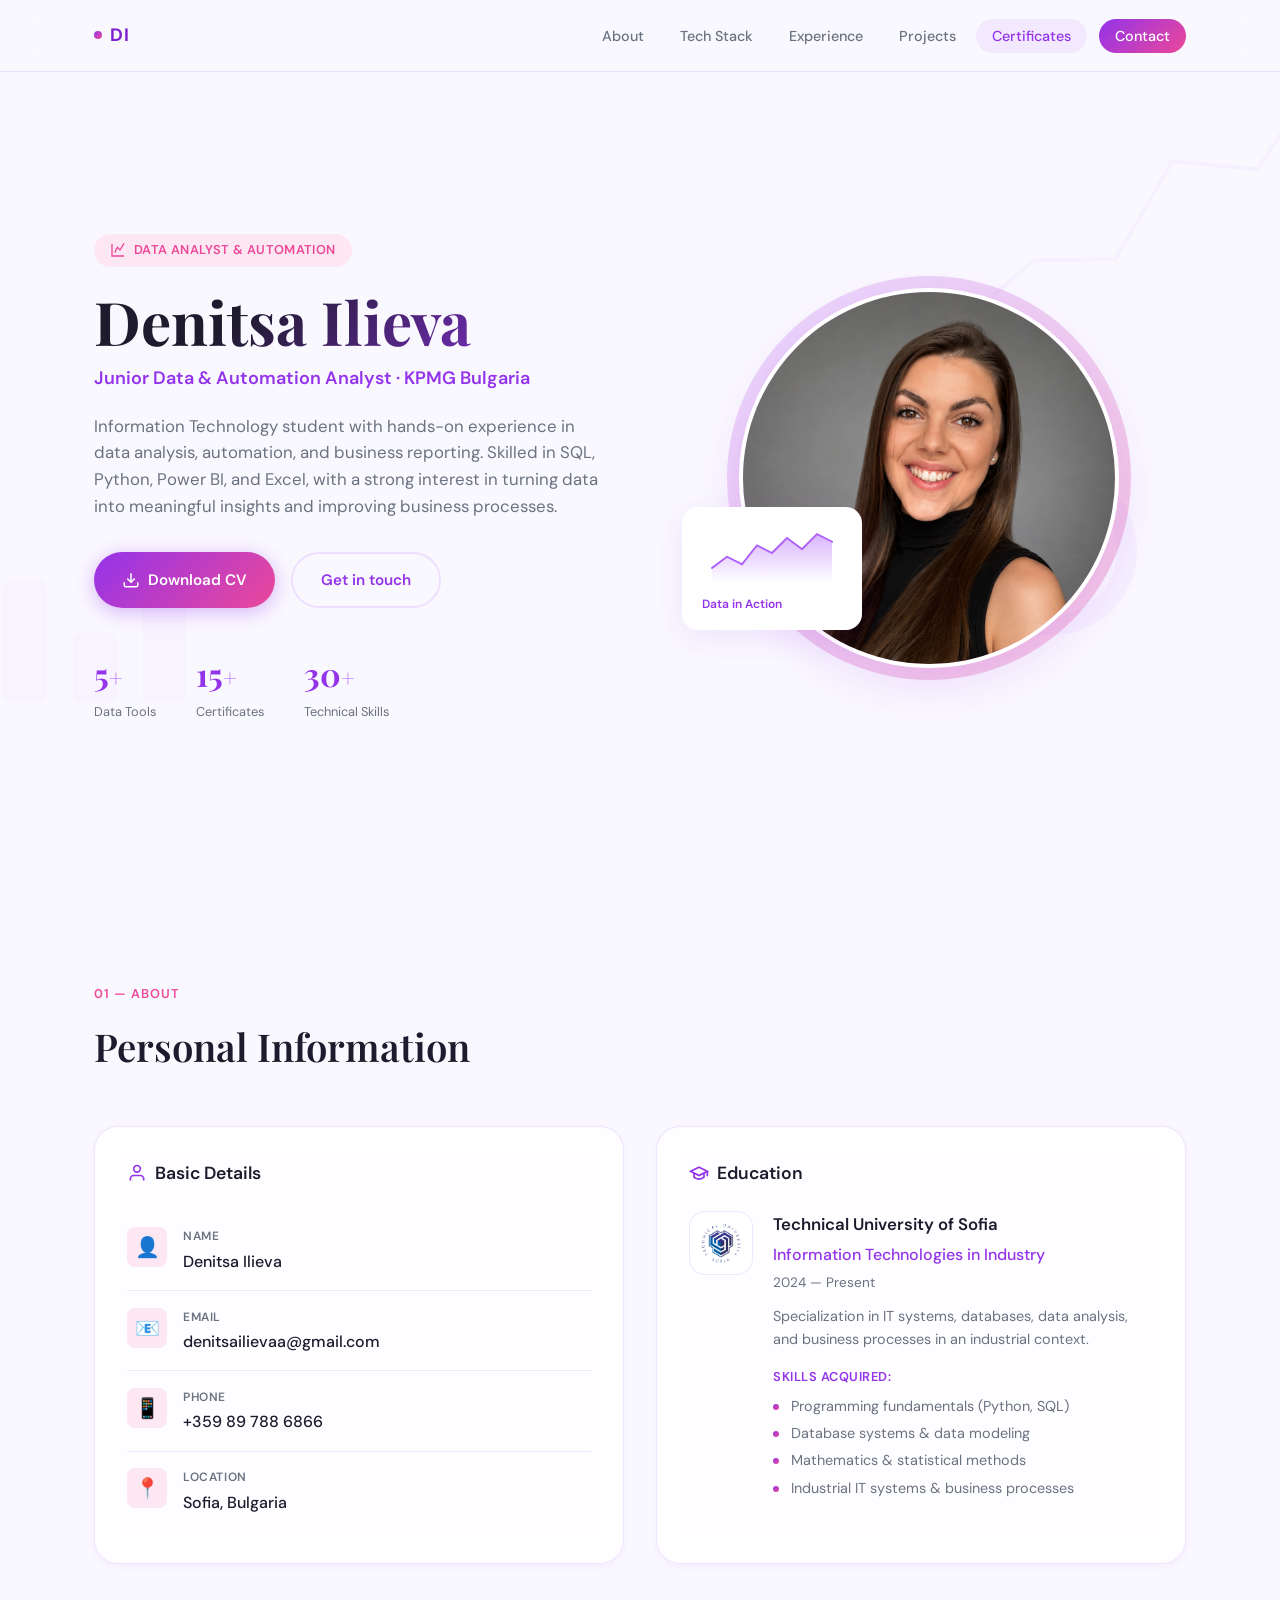
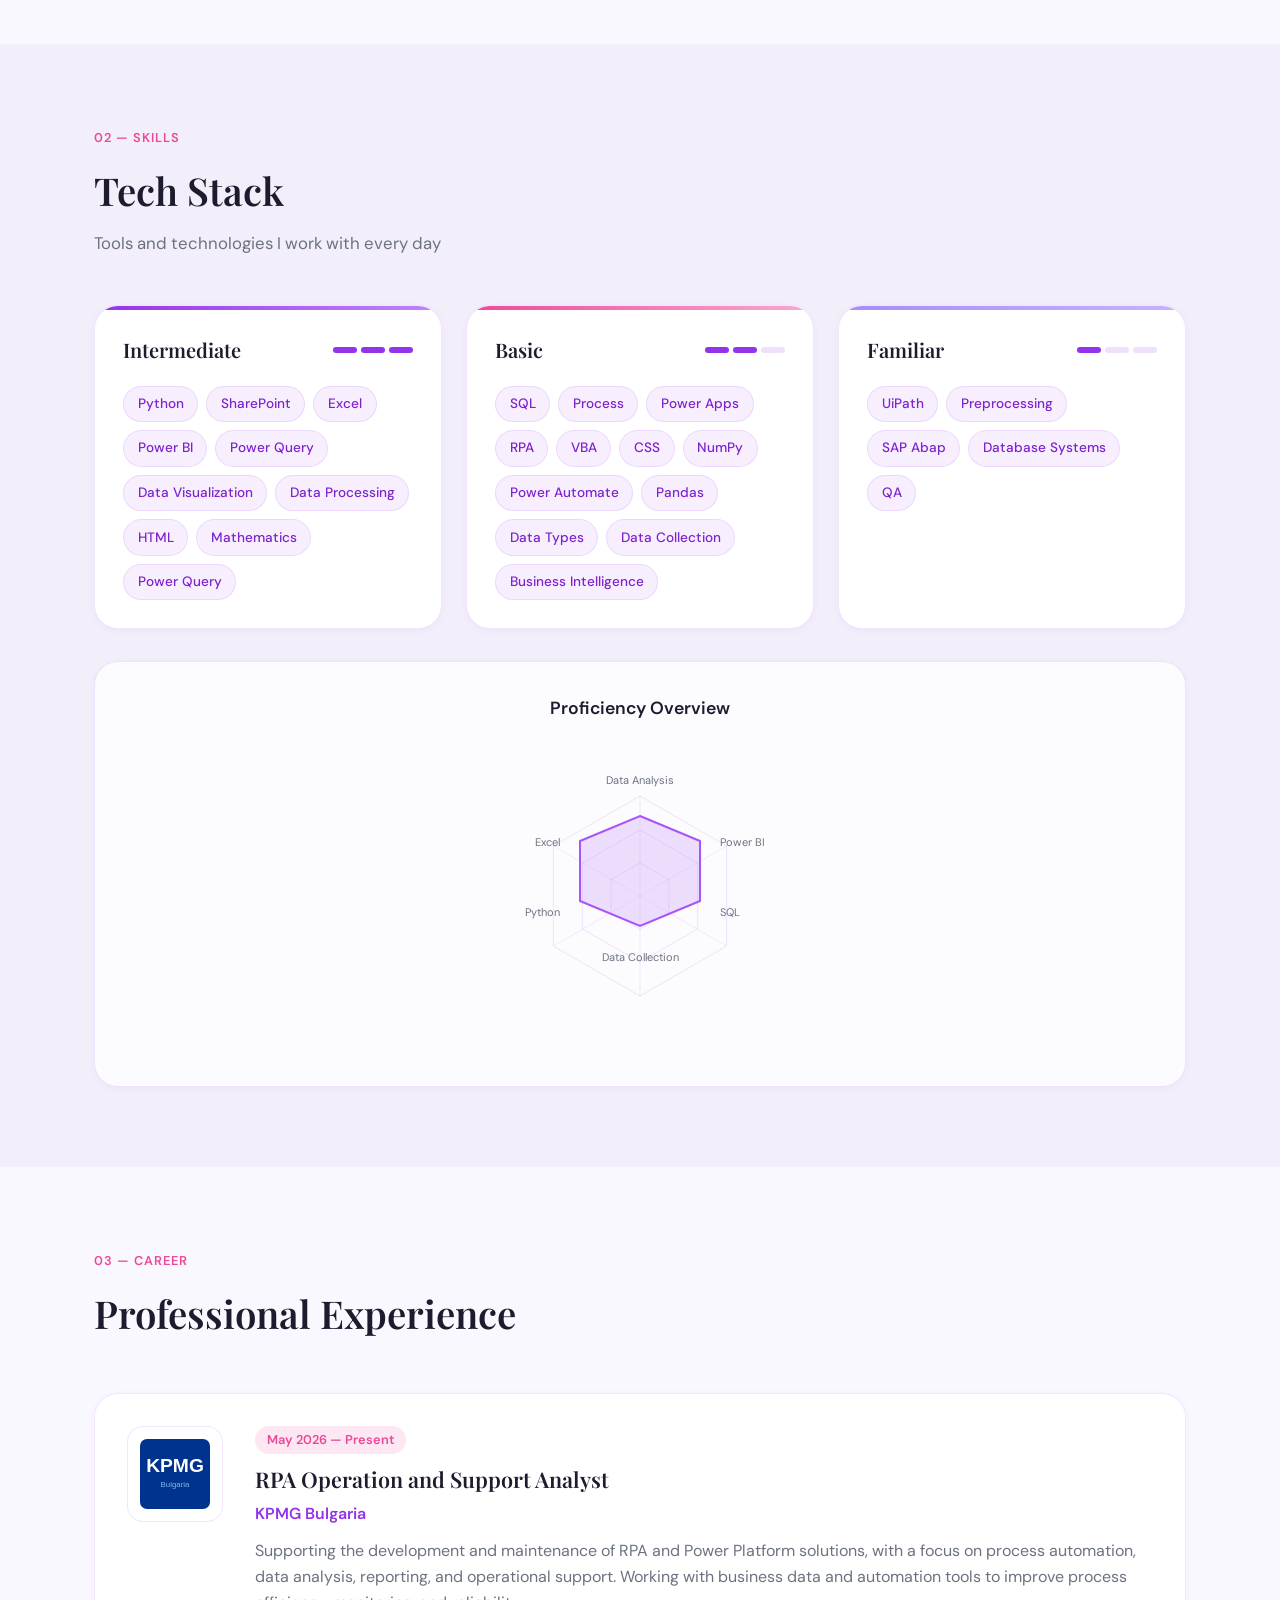
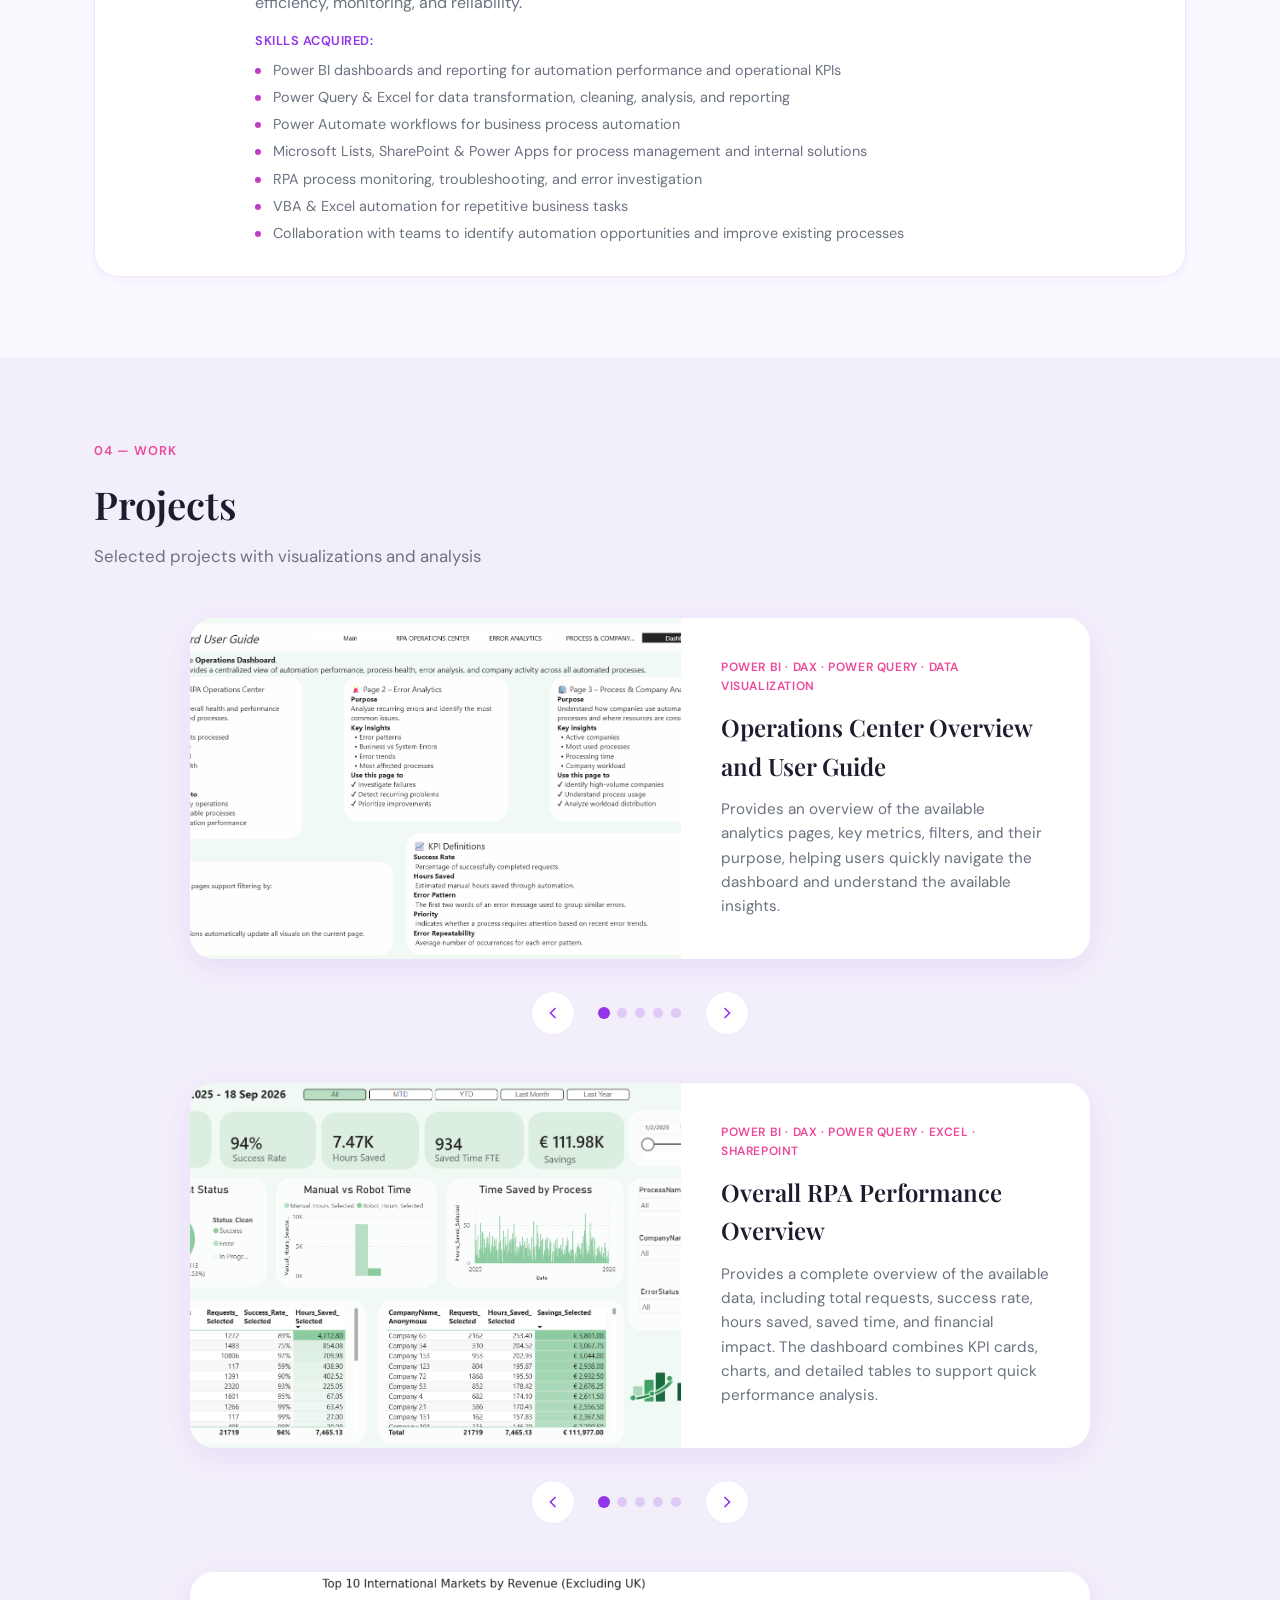
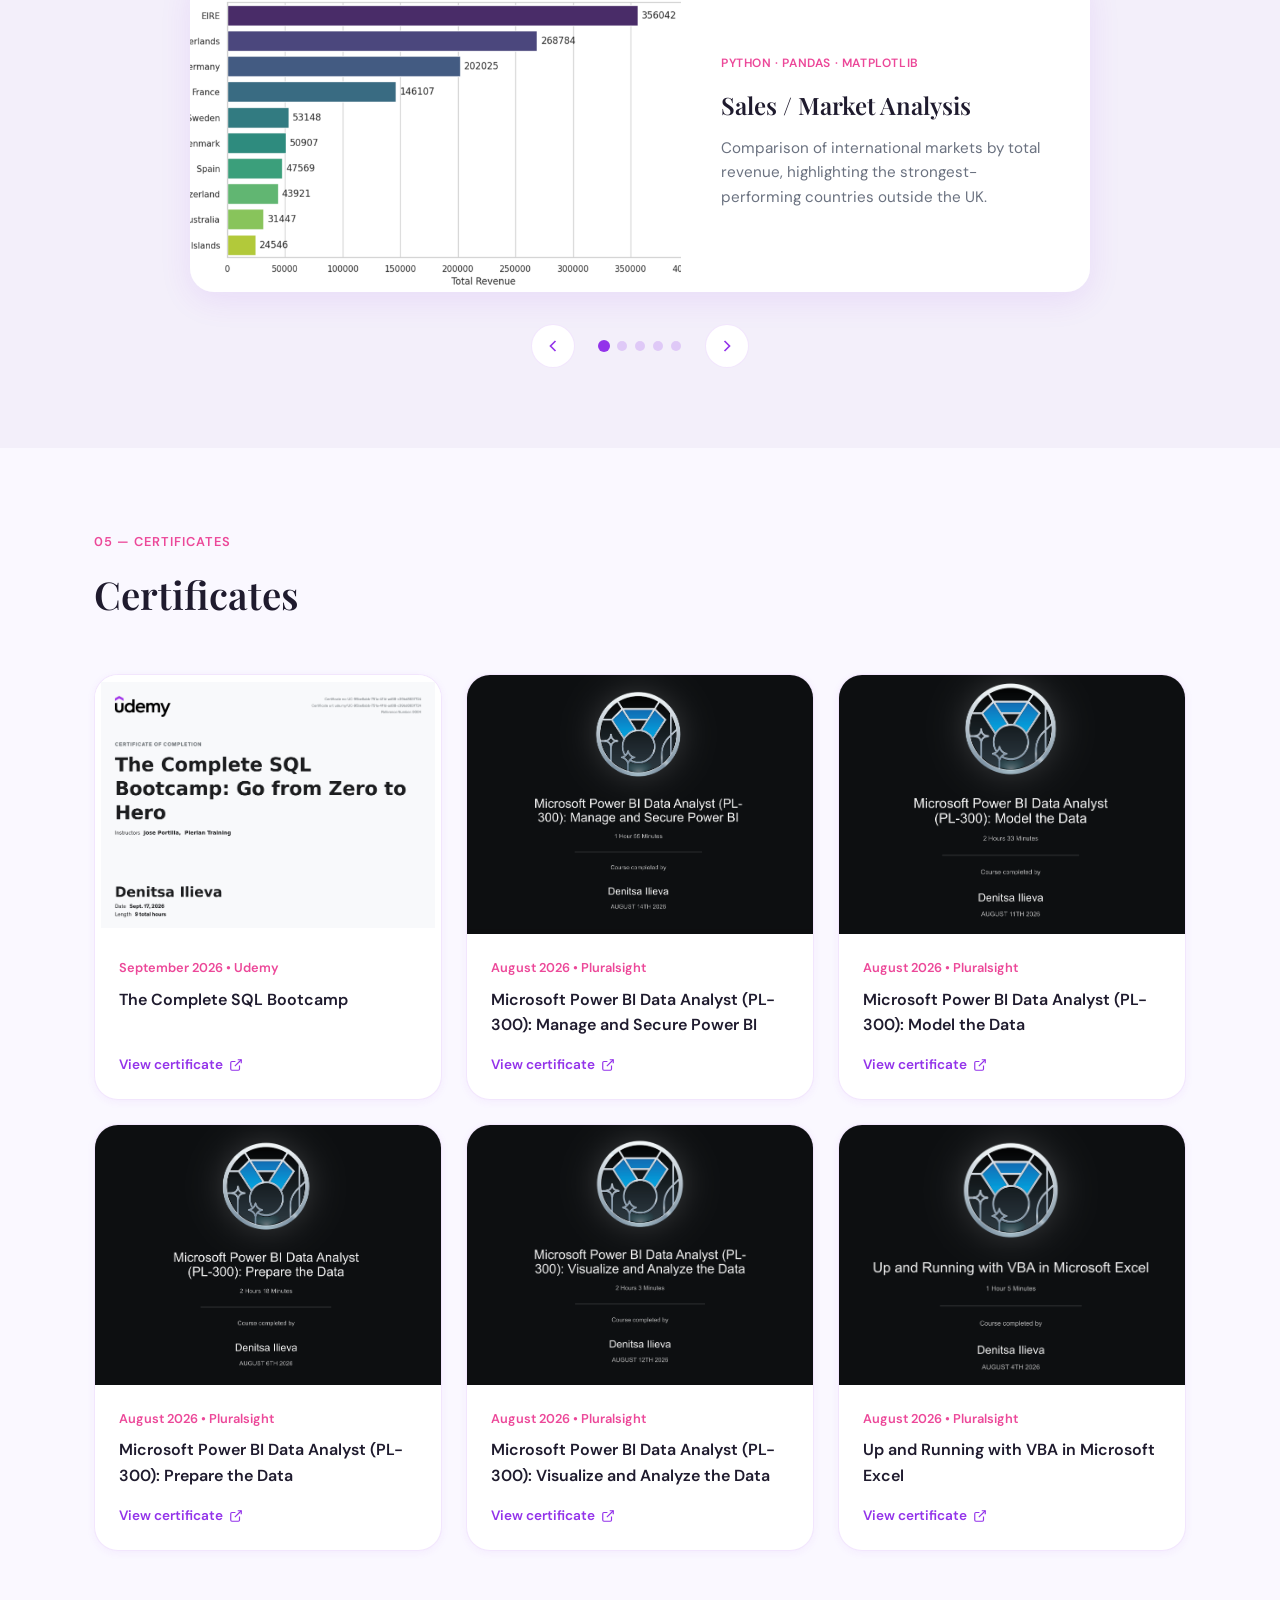
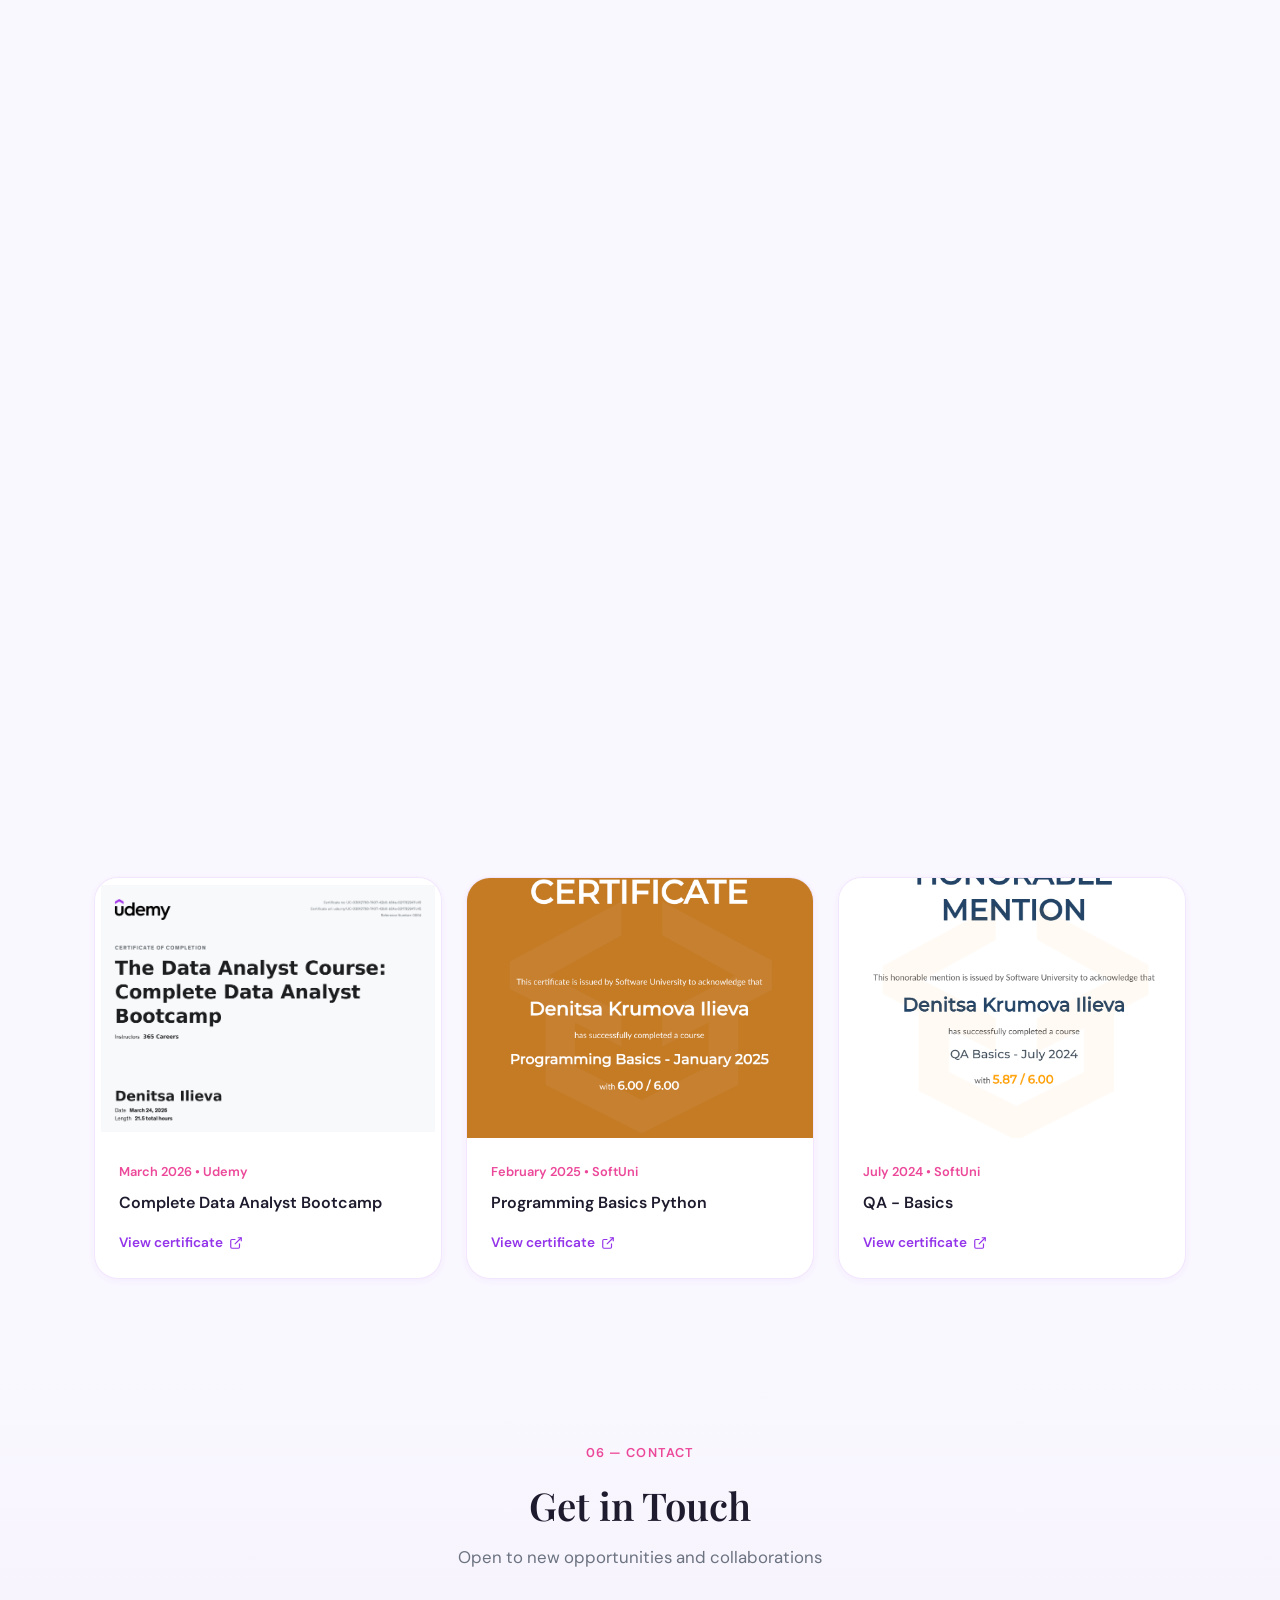
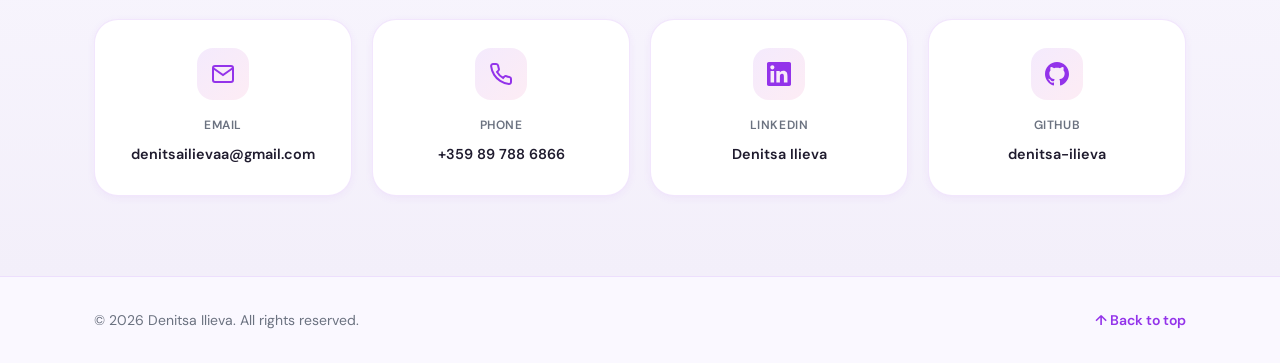
==== commit b93d541d: "Update Education Start Year" ====
--- a/index.html
+++ b/index.html
@@ -155,7 +155,7 @@
               <div class="education-item__content">
                 <h4 class="education-item__school">Technical University of Sofia</h4>
                 <p class="education-item__degree">Information Technologies in Industry</p>
-                <p class="education-item__period">2021 — Present</p>
+                <p class="education-item__period">2024 — Present</p>
                 <p class="education-item__desc">Specialization in IT systems, databases, data analysis, and business processes in an industrial context.</p>
                 <p class="skills-acquired__label">Skills acquired:</p>
                 <ul class="skills-acquired">
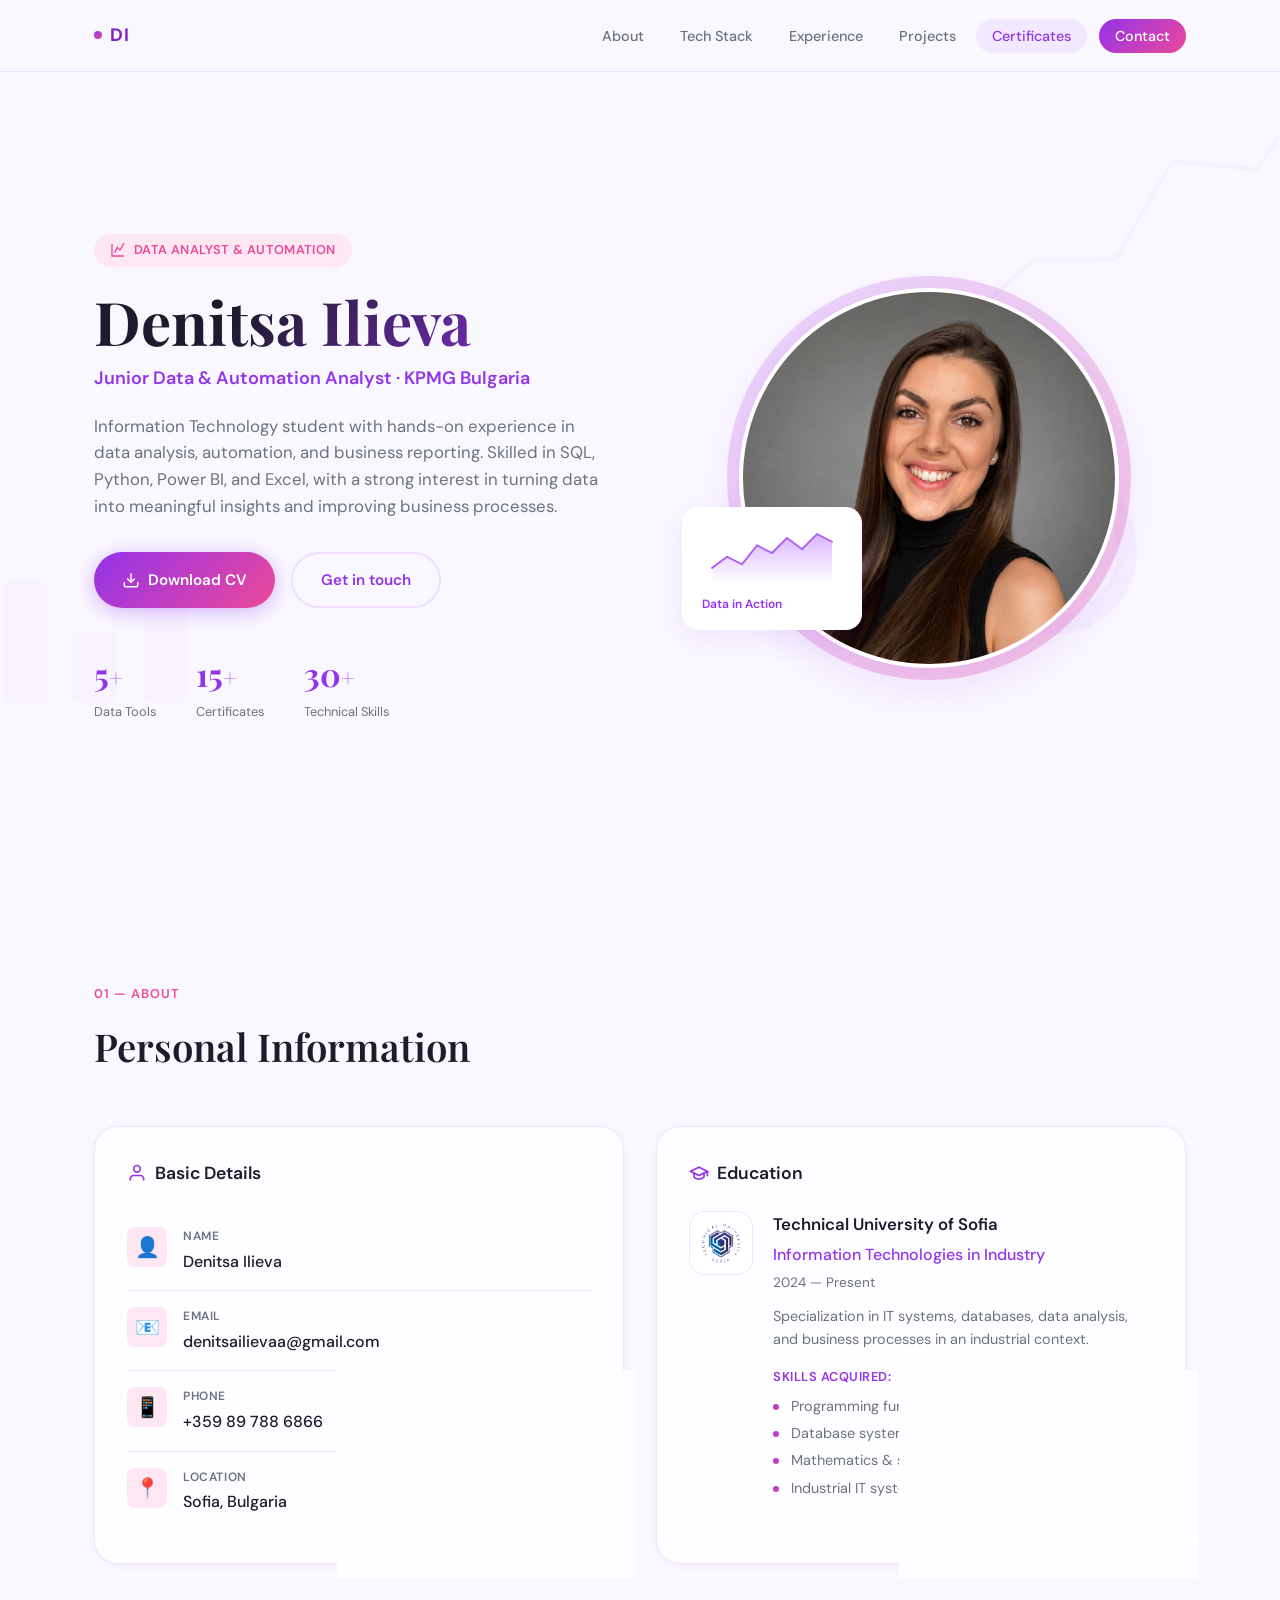
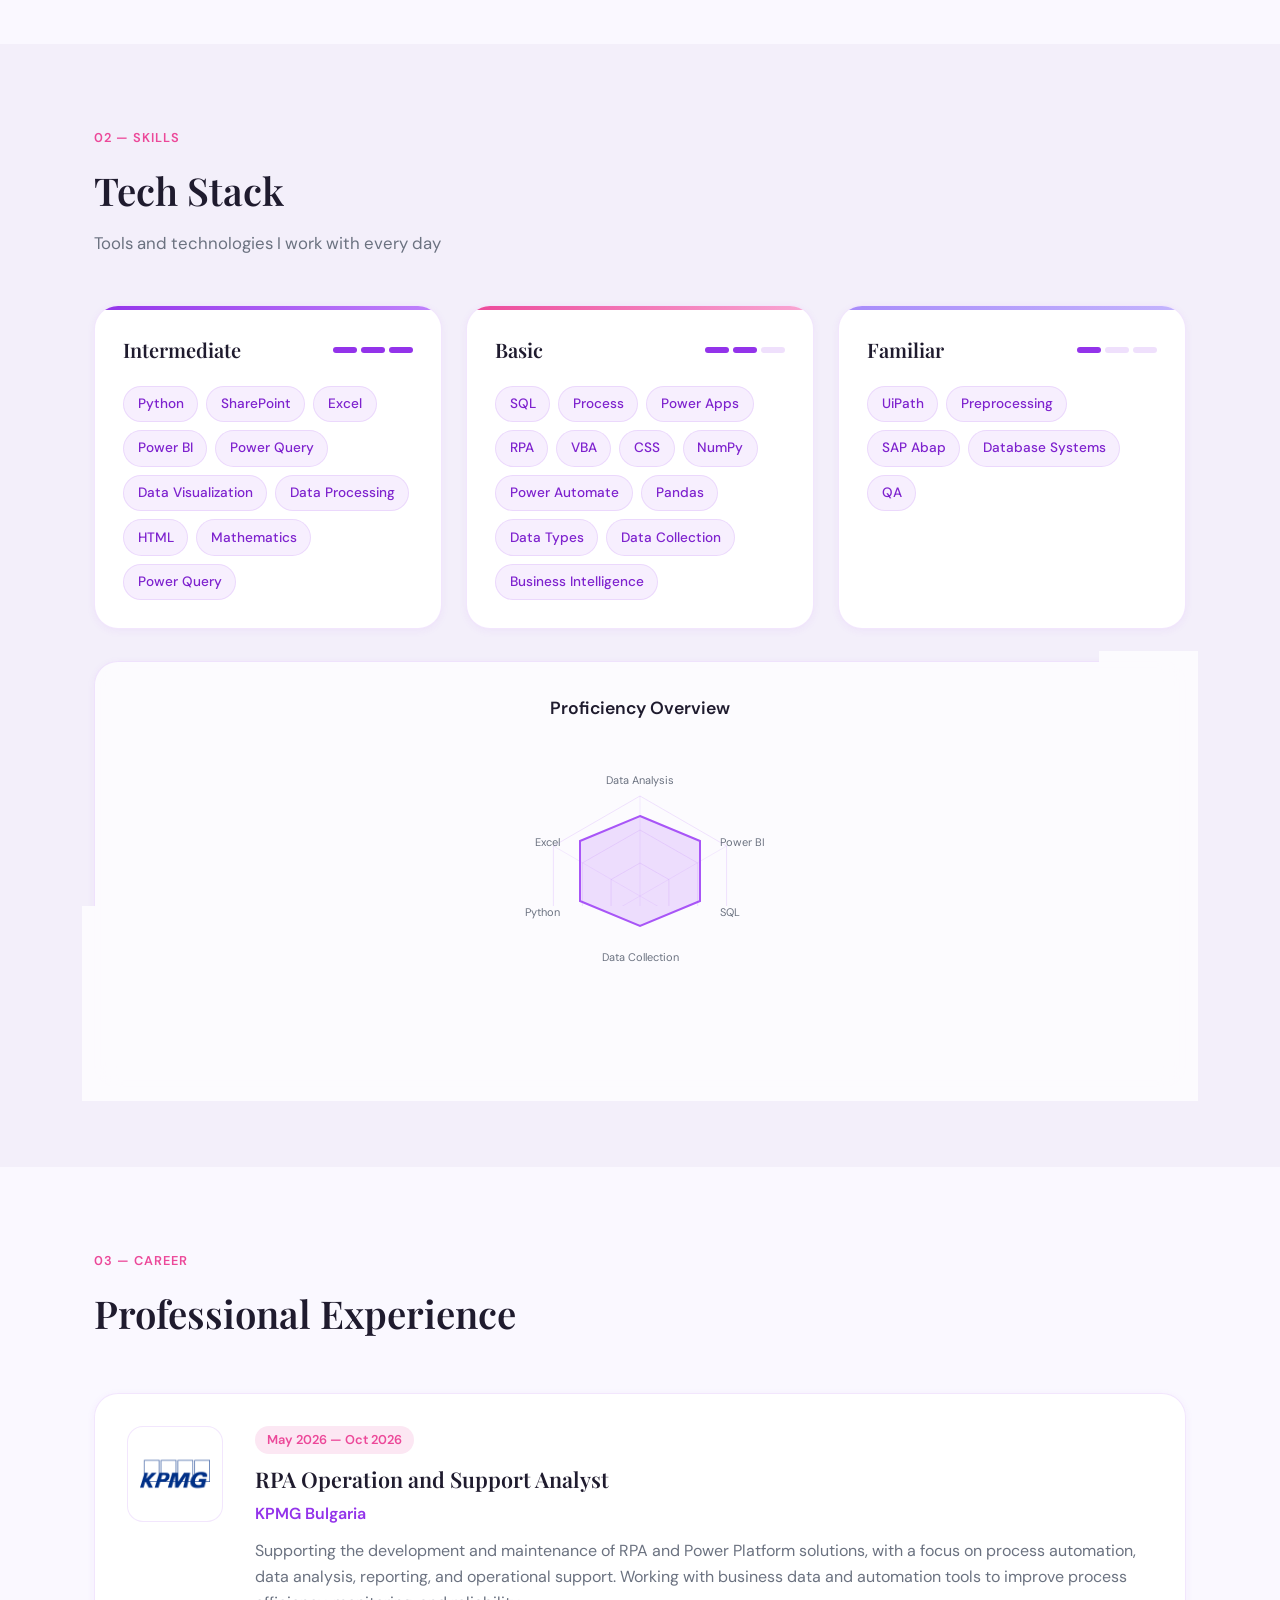
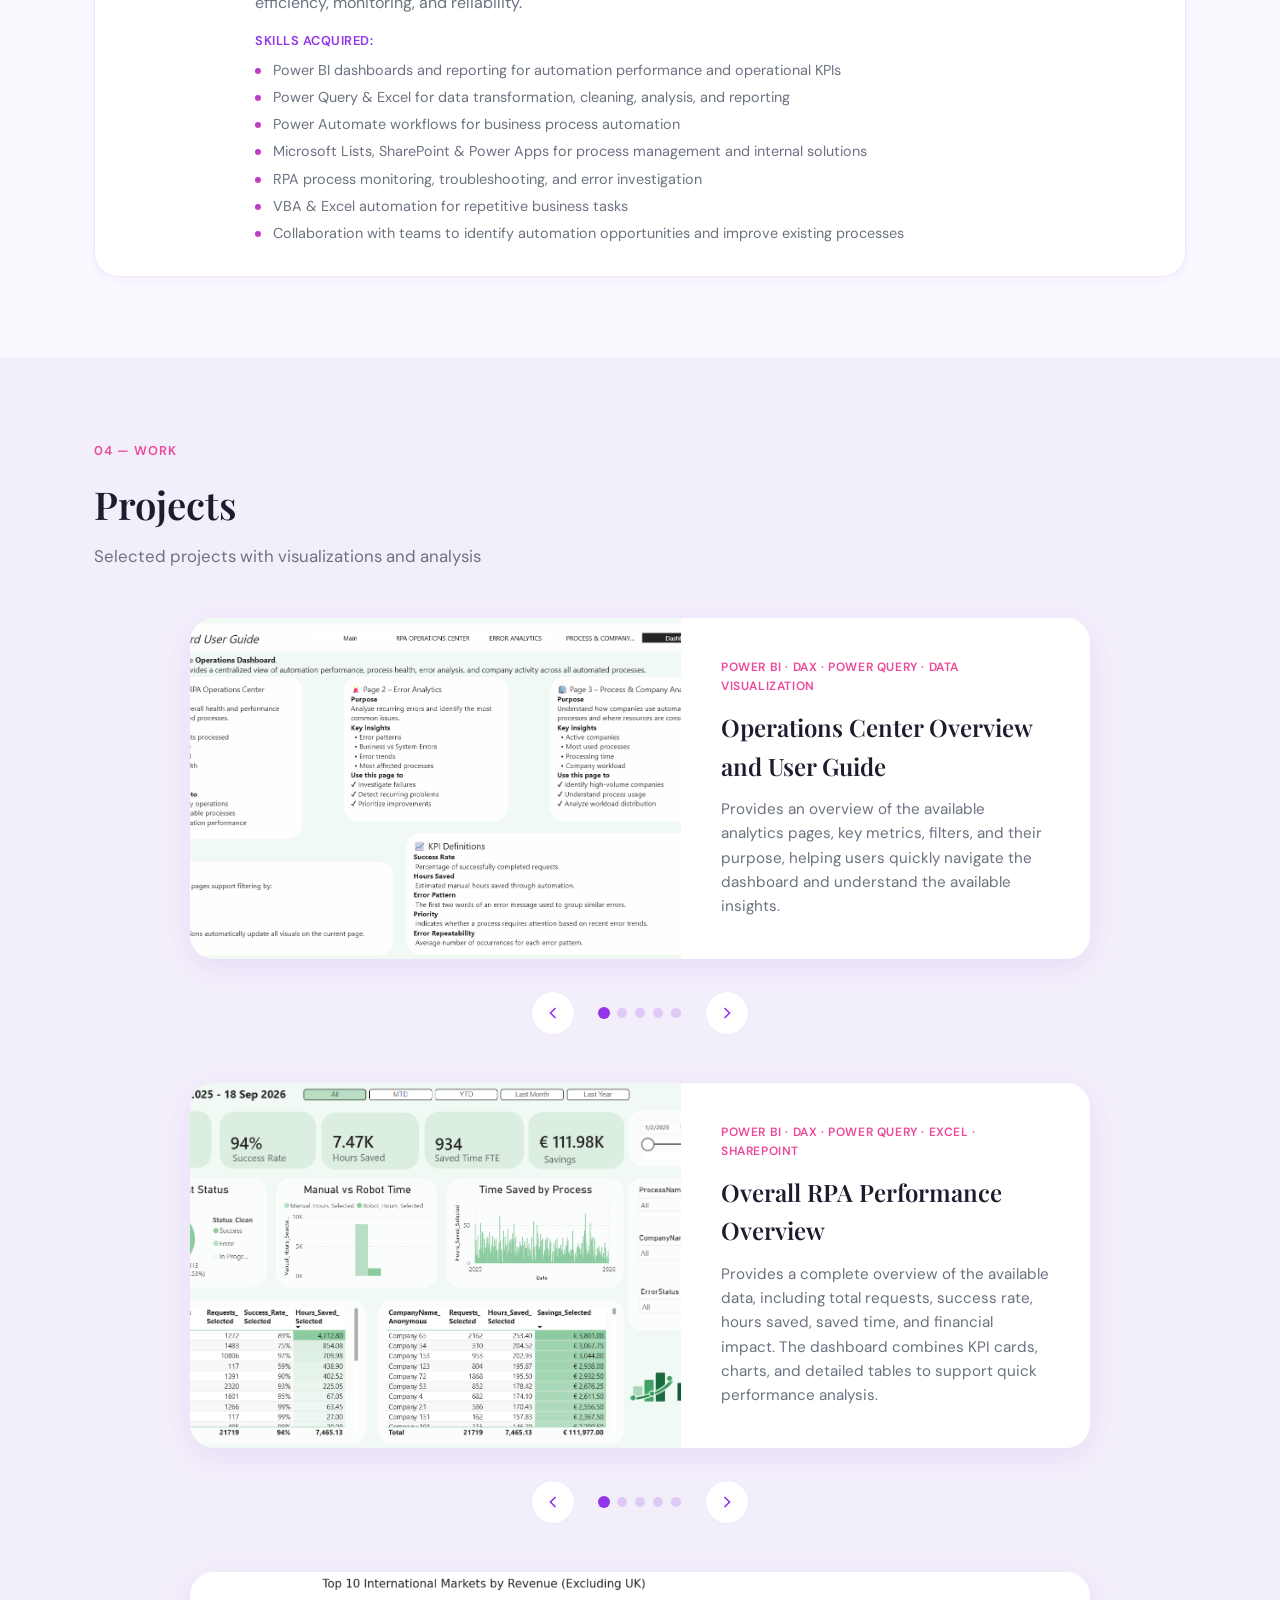
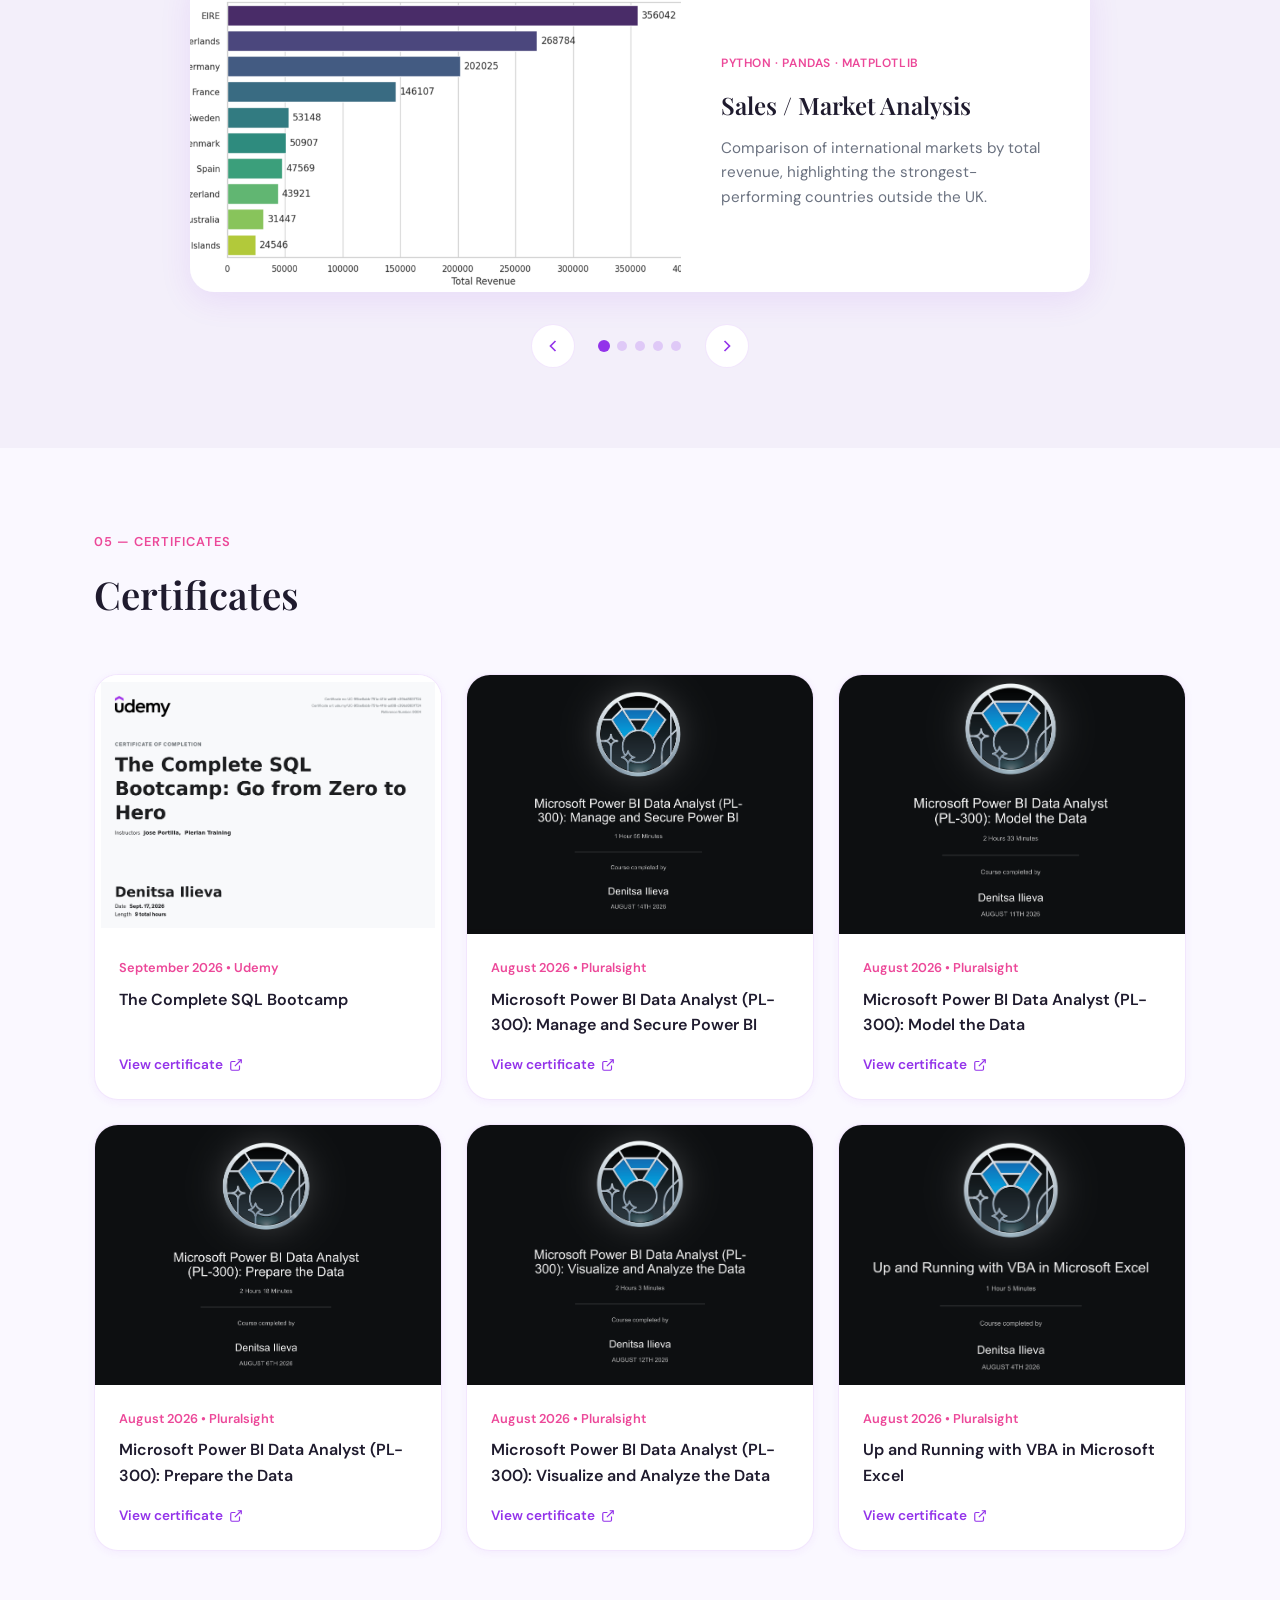
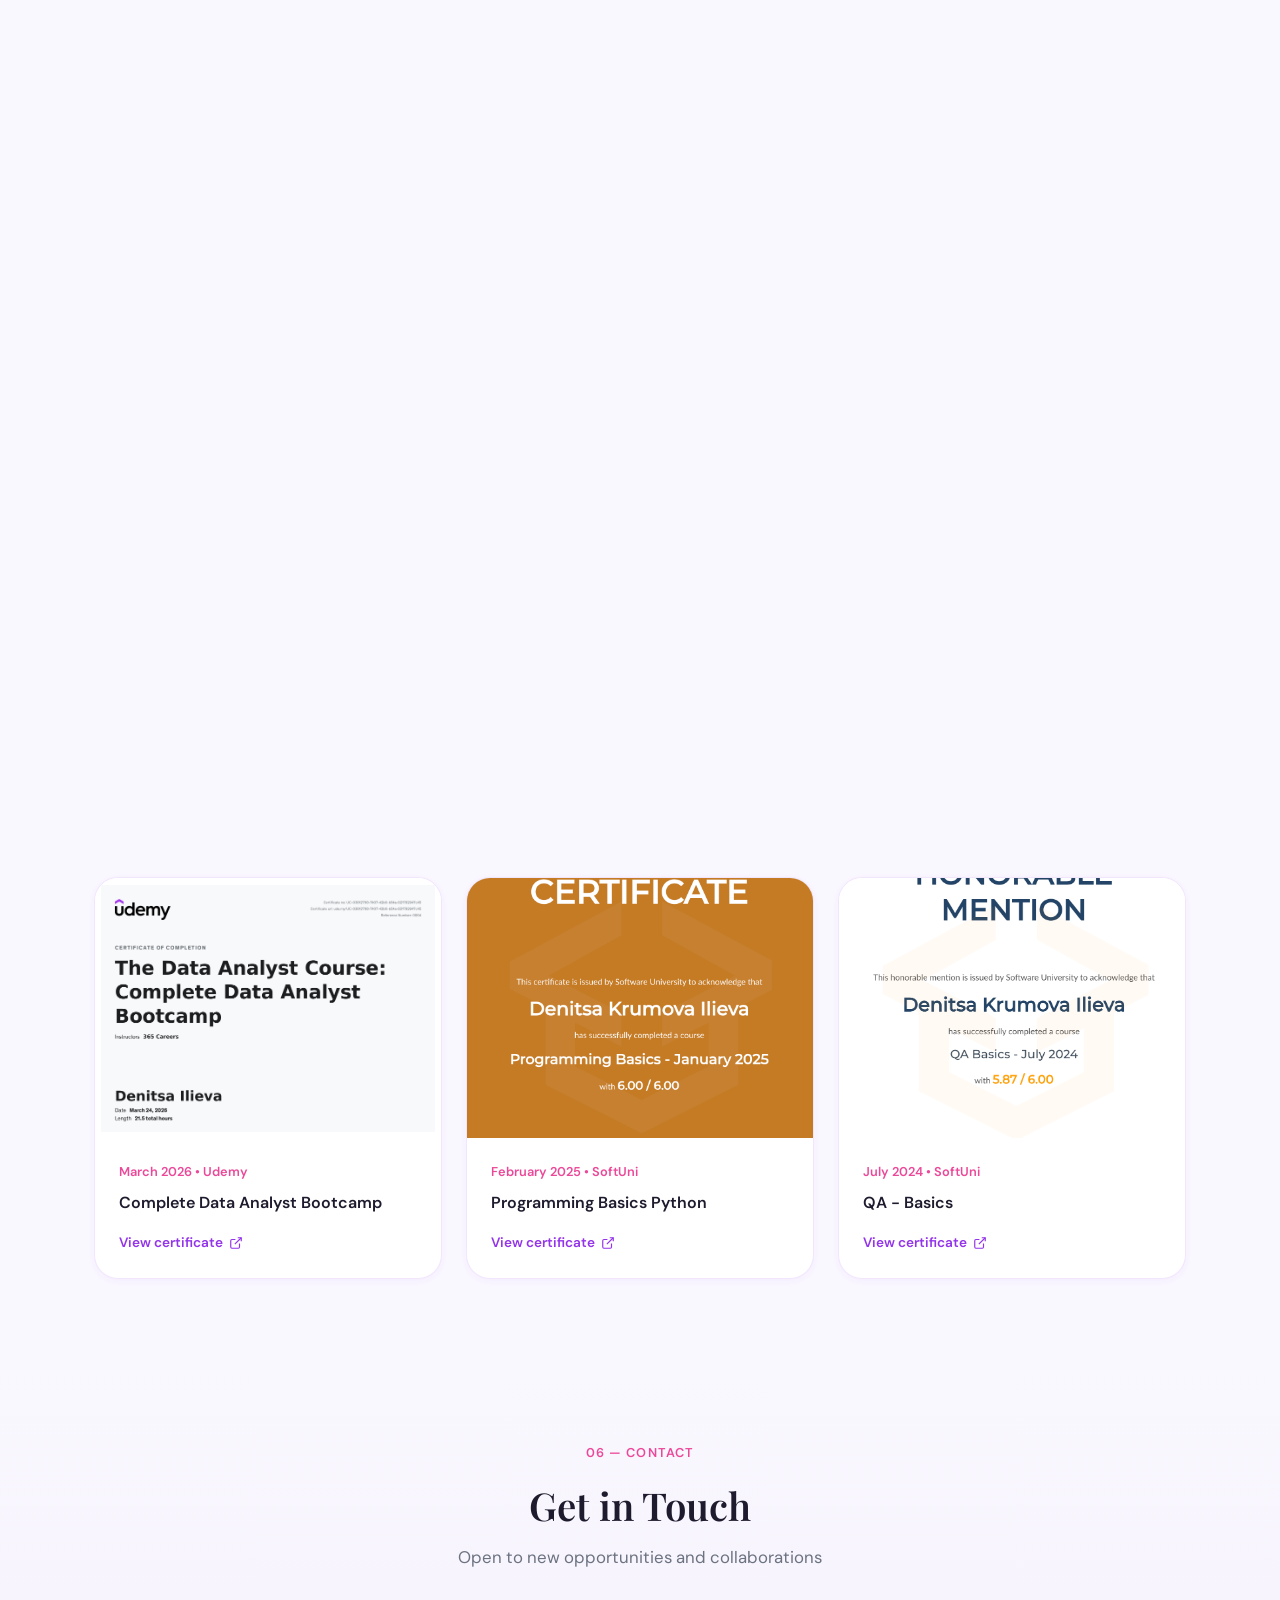
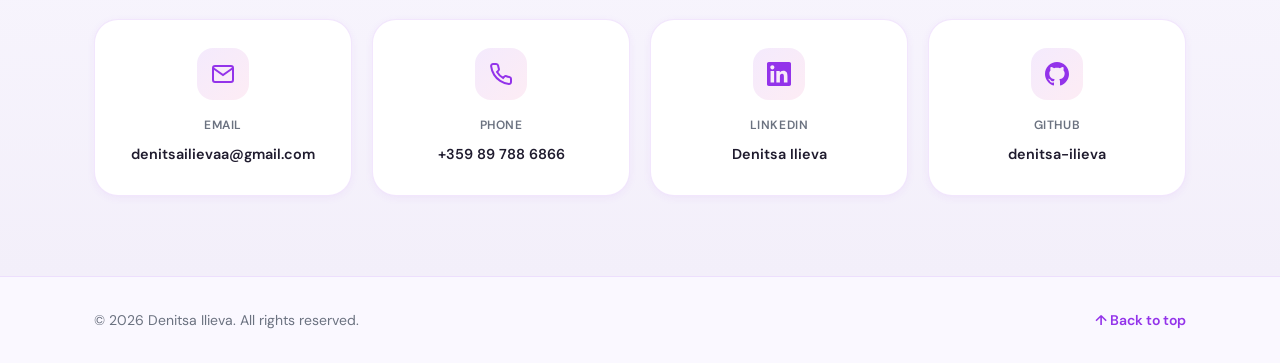
==== commit 1190dec7: "Update 1.1 portfolio" ====
--- a/index.html
+++ b/index.html
@@ -276,10 +276,11 @@
         <div class="experience__grid">
           <article class="card experience-card">
             <div class="experience-card__logo">
-              <img src="assets/images/companies/kpmg.svg" alt="KPMG Bulgaria" width="80" height="80">
-            </div>
+              <img src="assets/images/companies/kpmg-logo.png" alt="KPMG Bulgaria" width="80" height="80">
+            </div>
+            
             <div class="experience-card__content">
-              <span class="experience-card__period">May 2026 — Present</span>
+              <span class="experience-card__period">May 2026 — Oct 2026</span>
               <h3 class="experience-card__position">RPA Operation and Support Analyst</h3>
               <p class="experience-card__company">KPMG Bulgaria</p>
               <p class="experience-card__desc">
